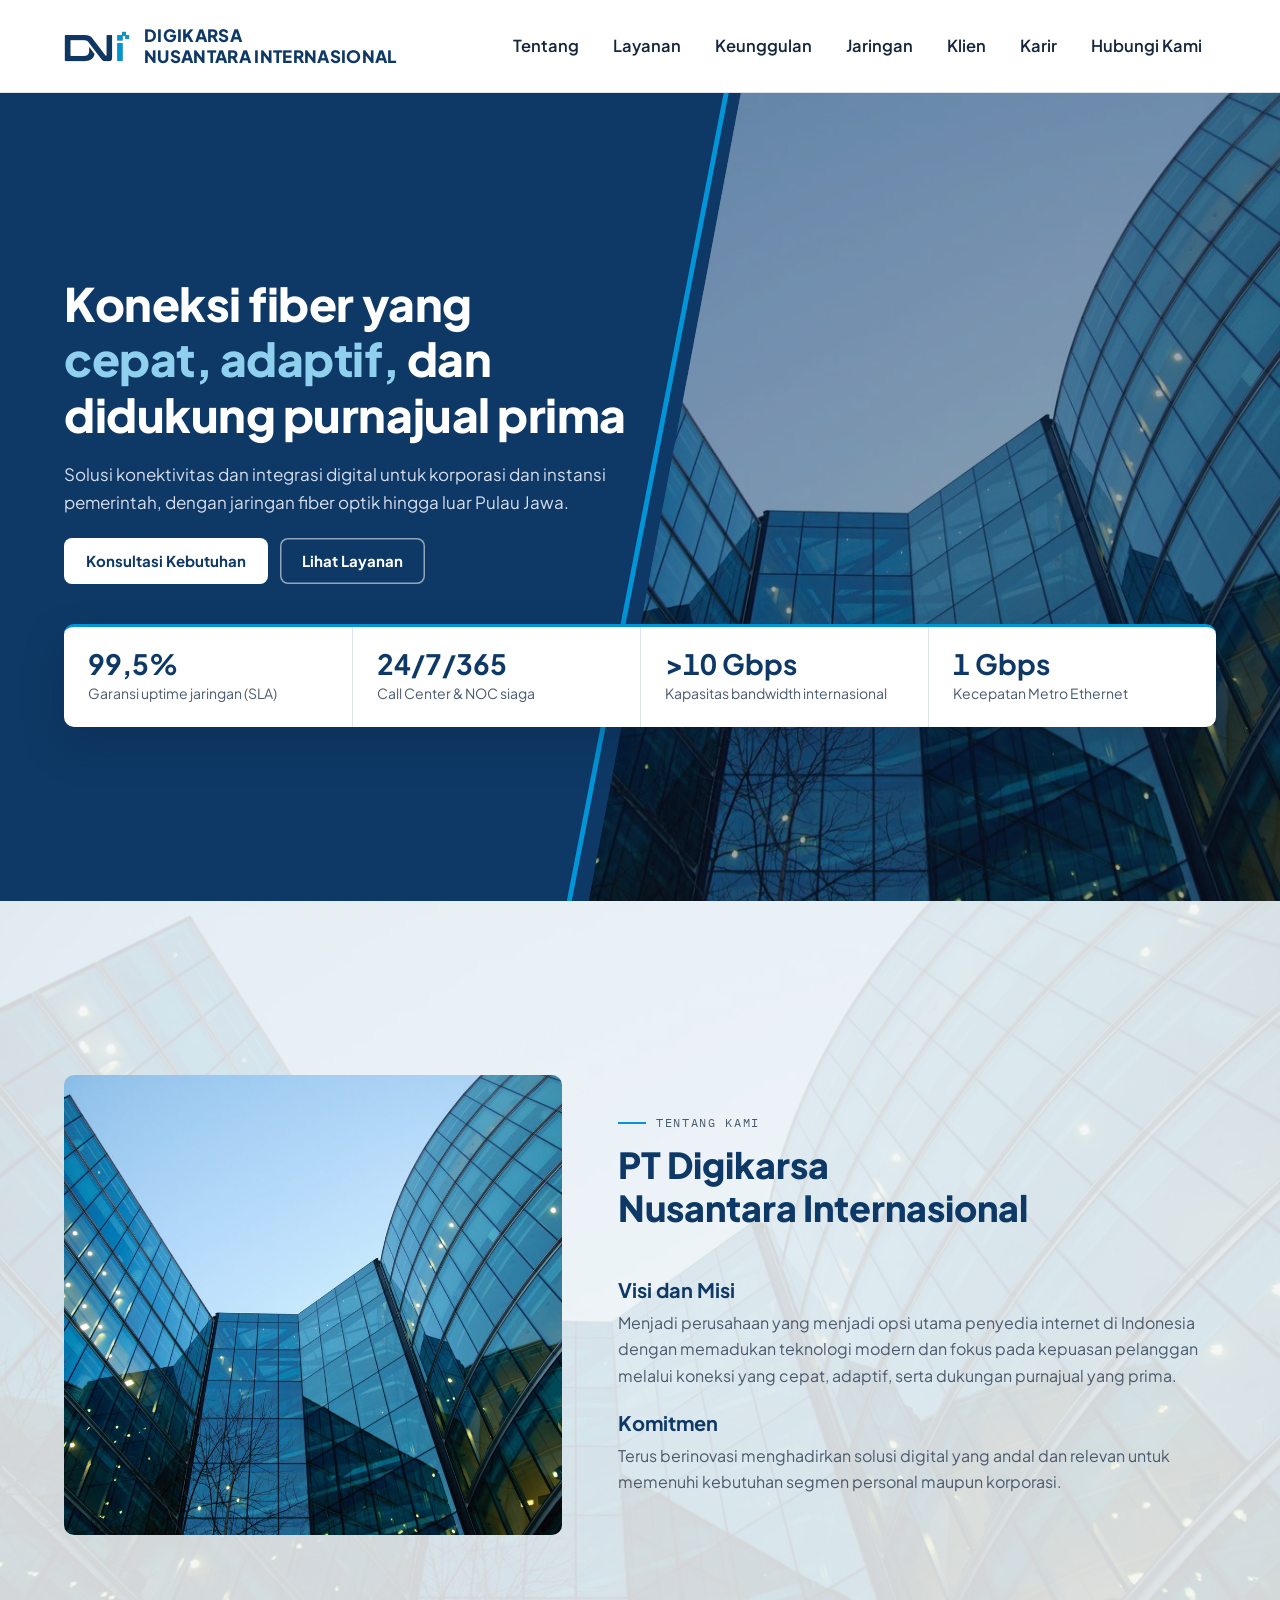
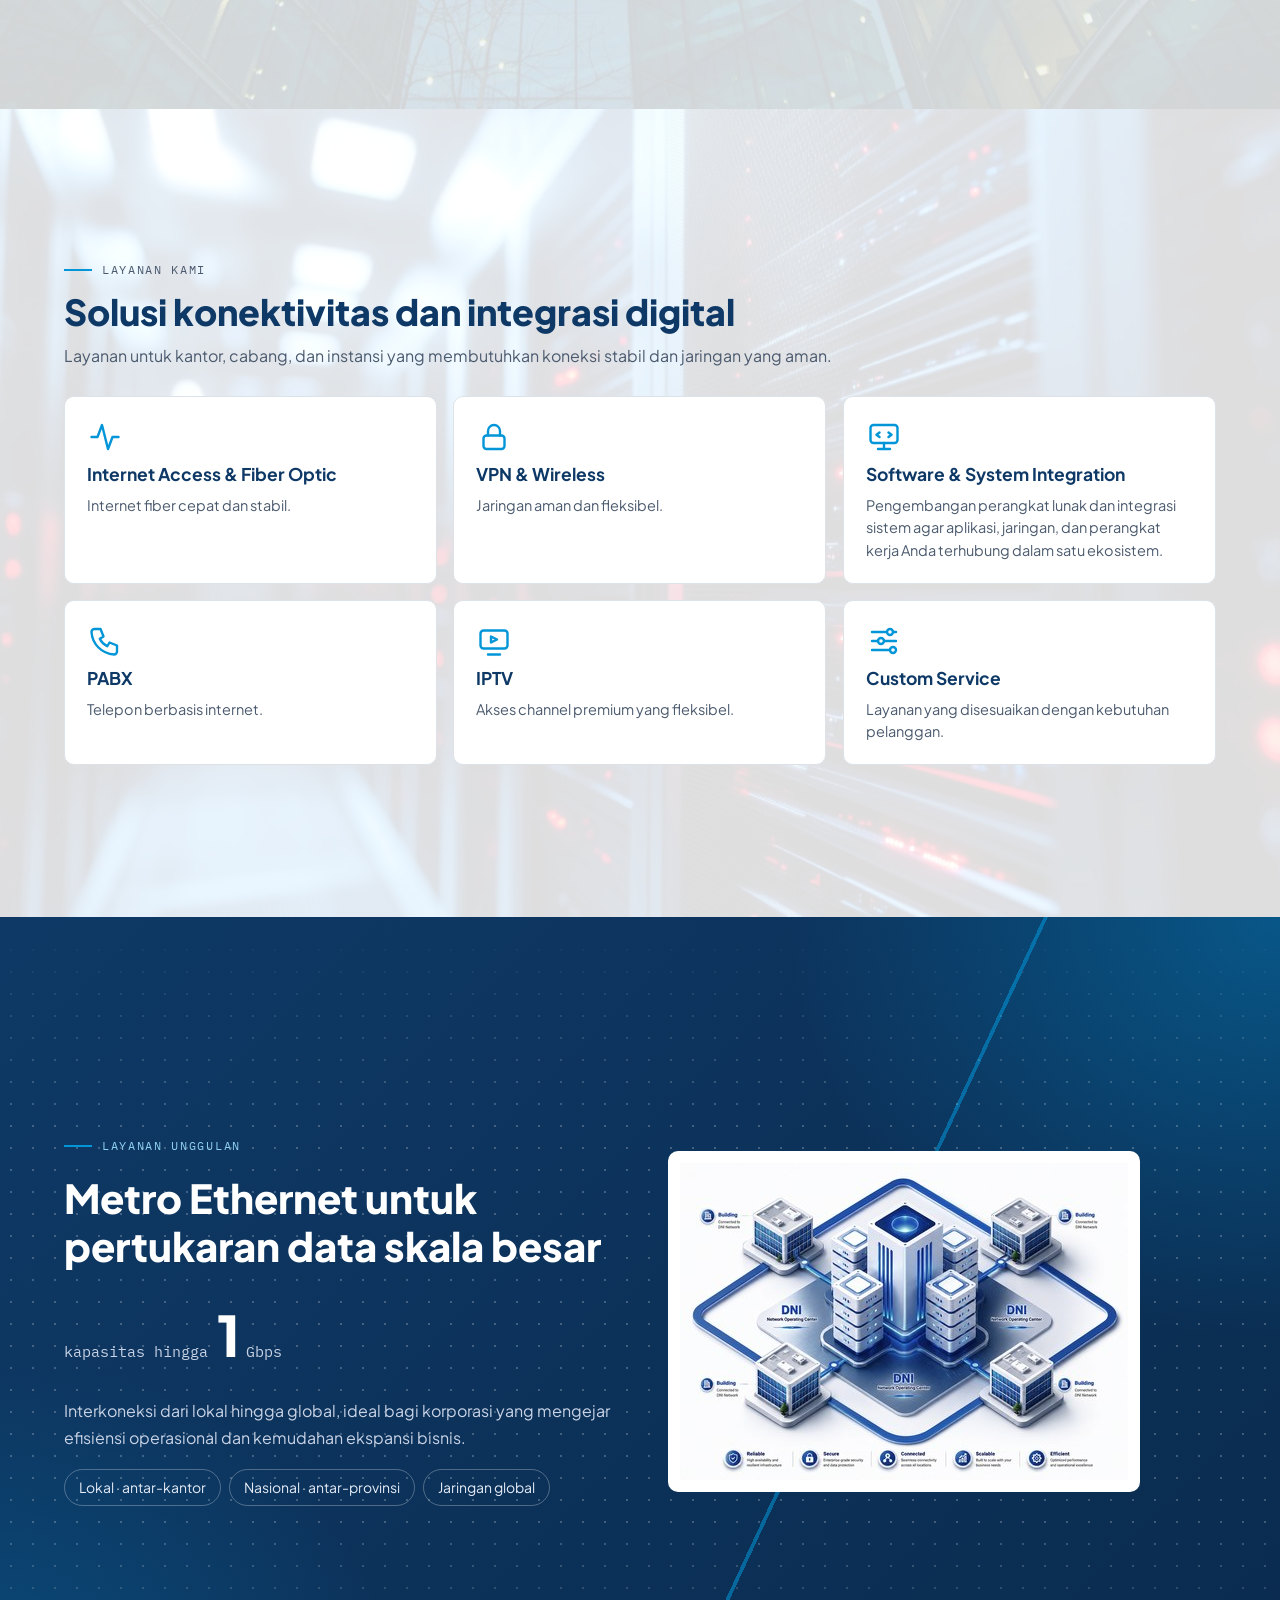
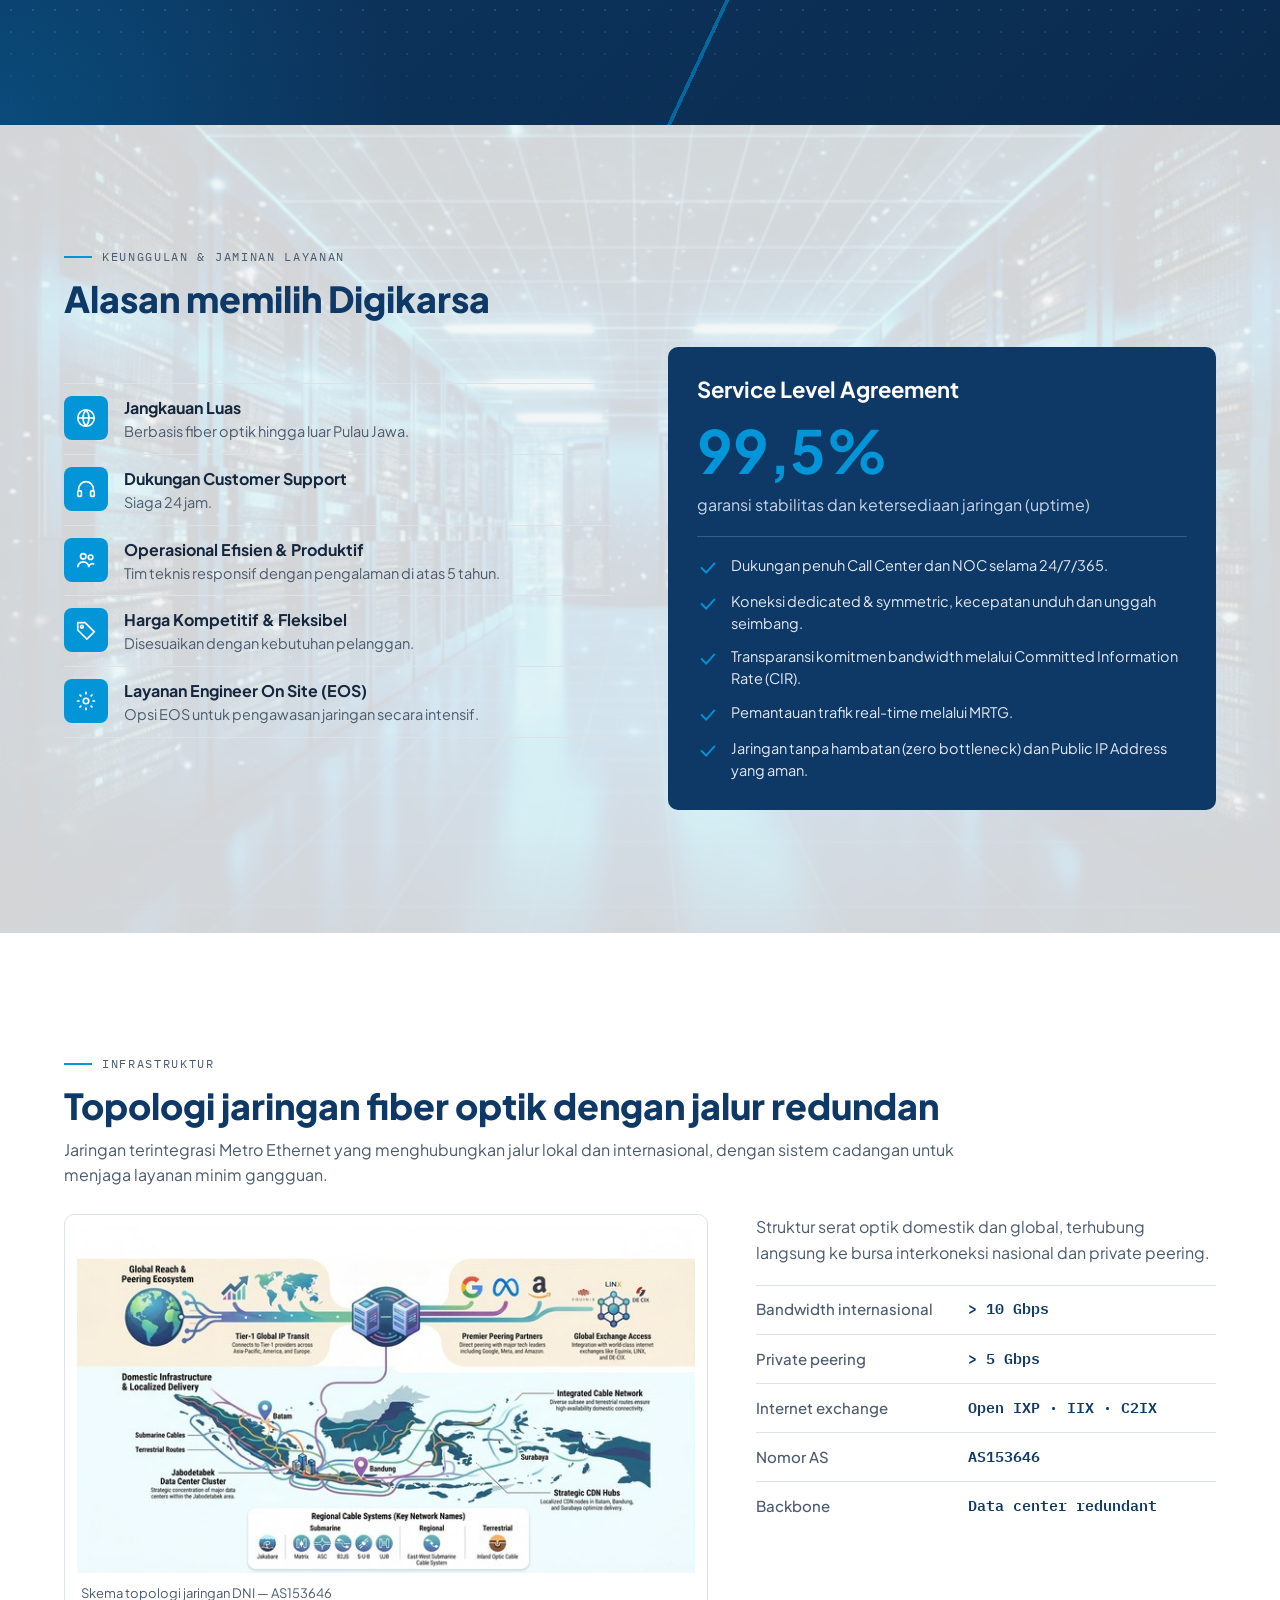
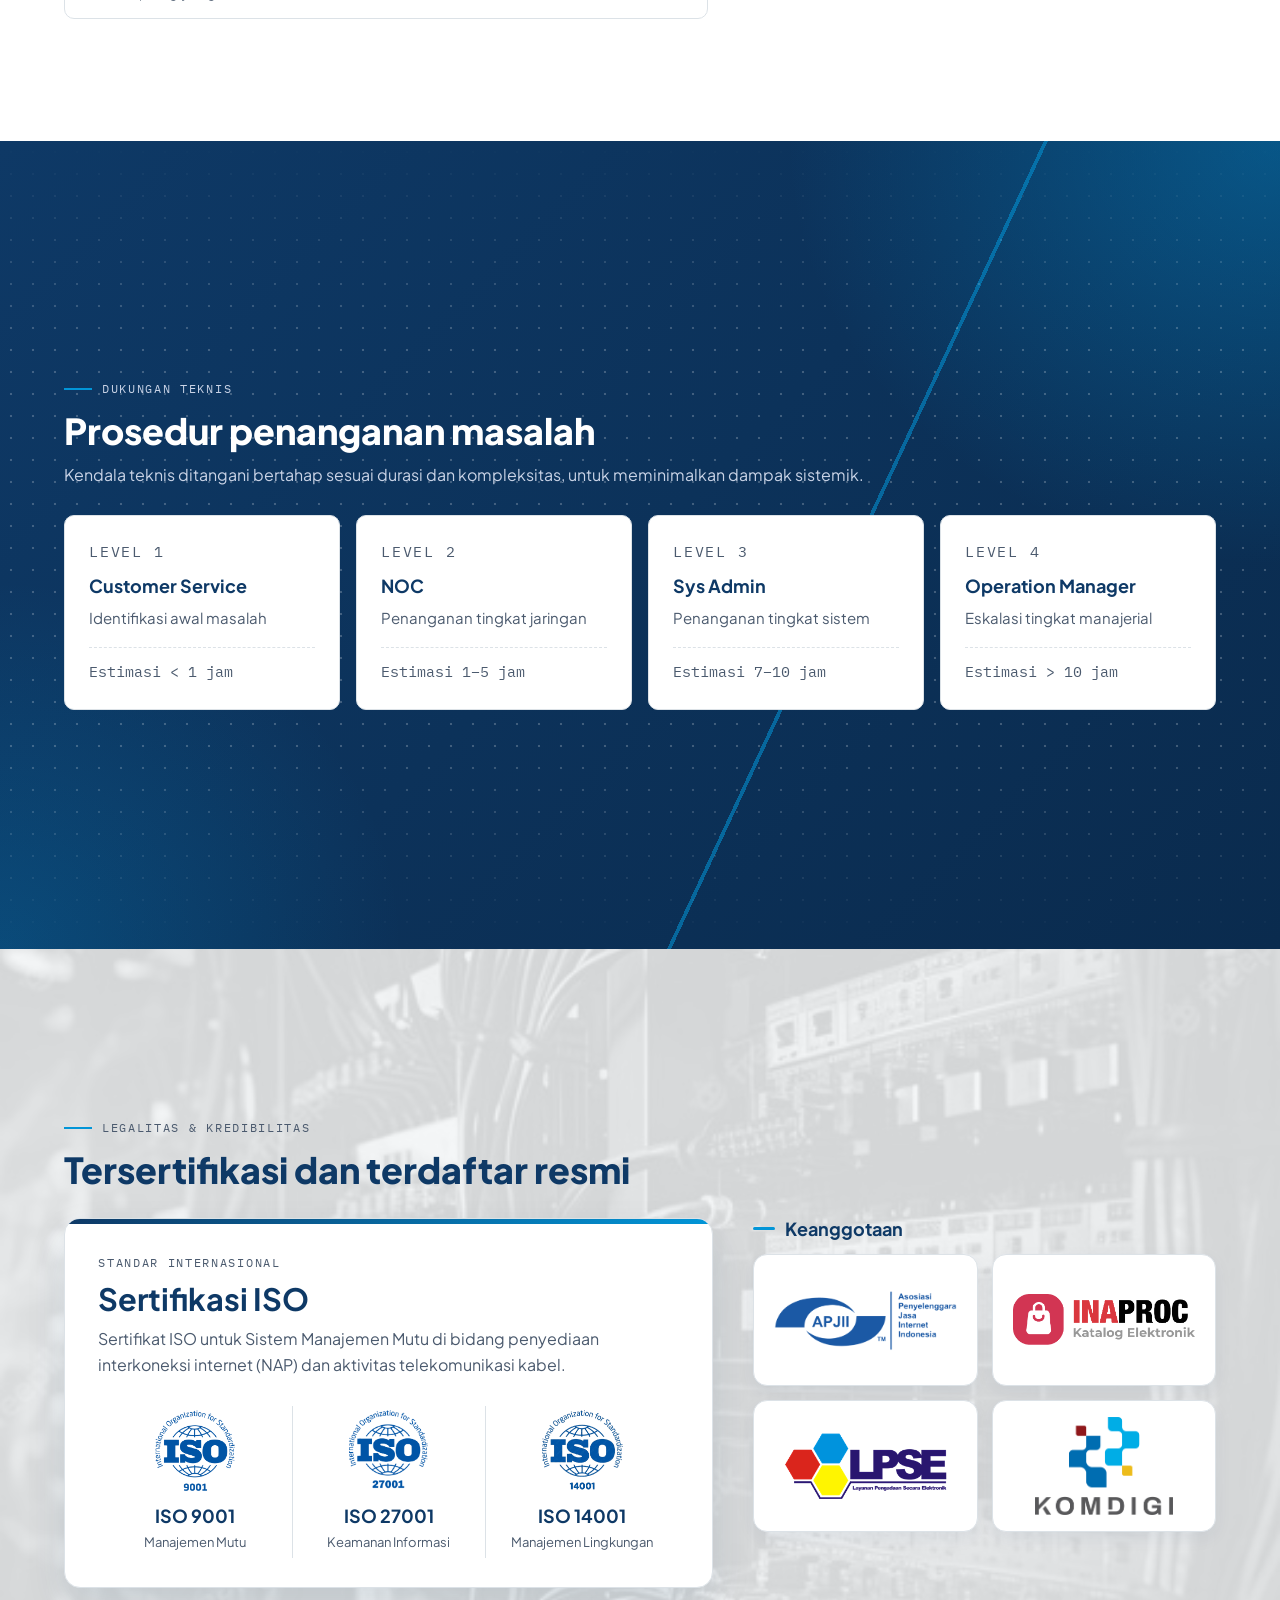
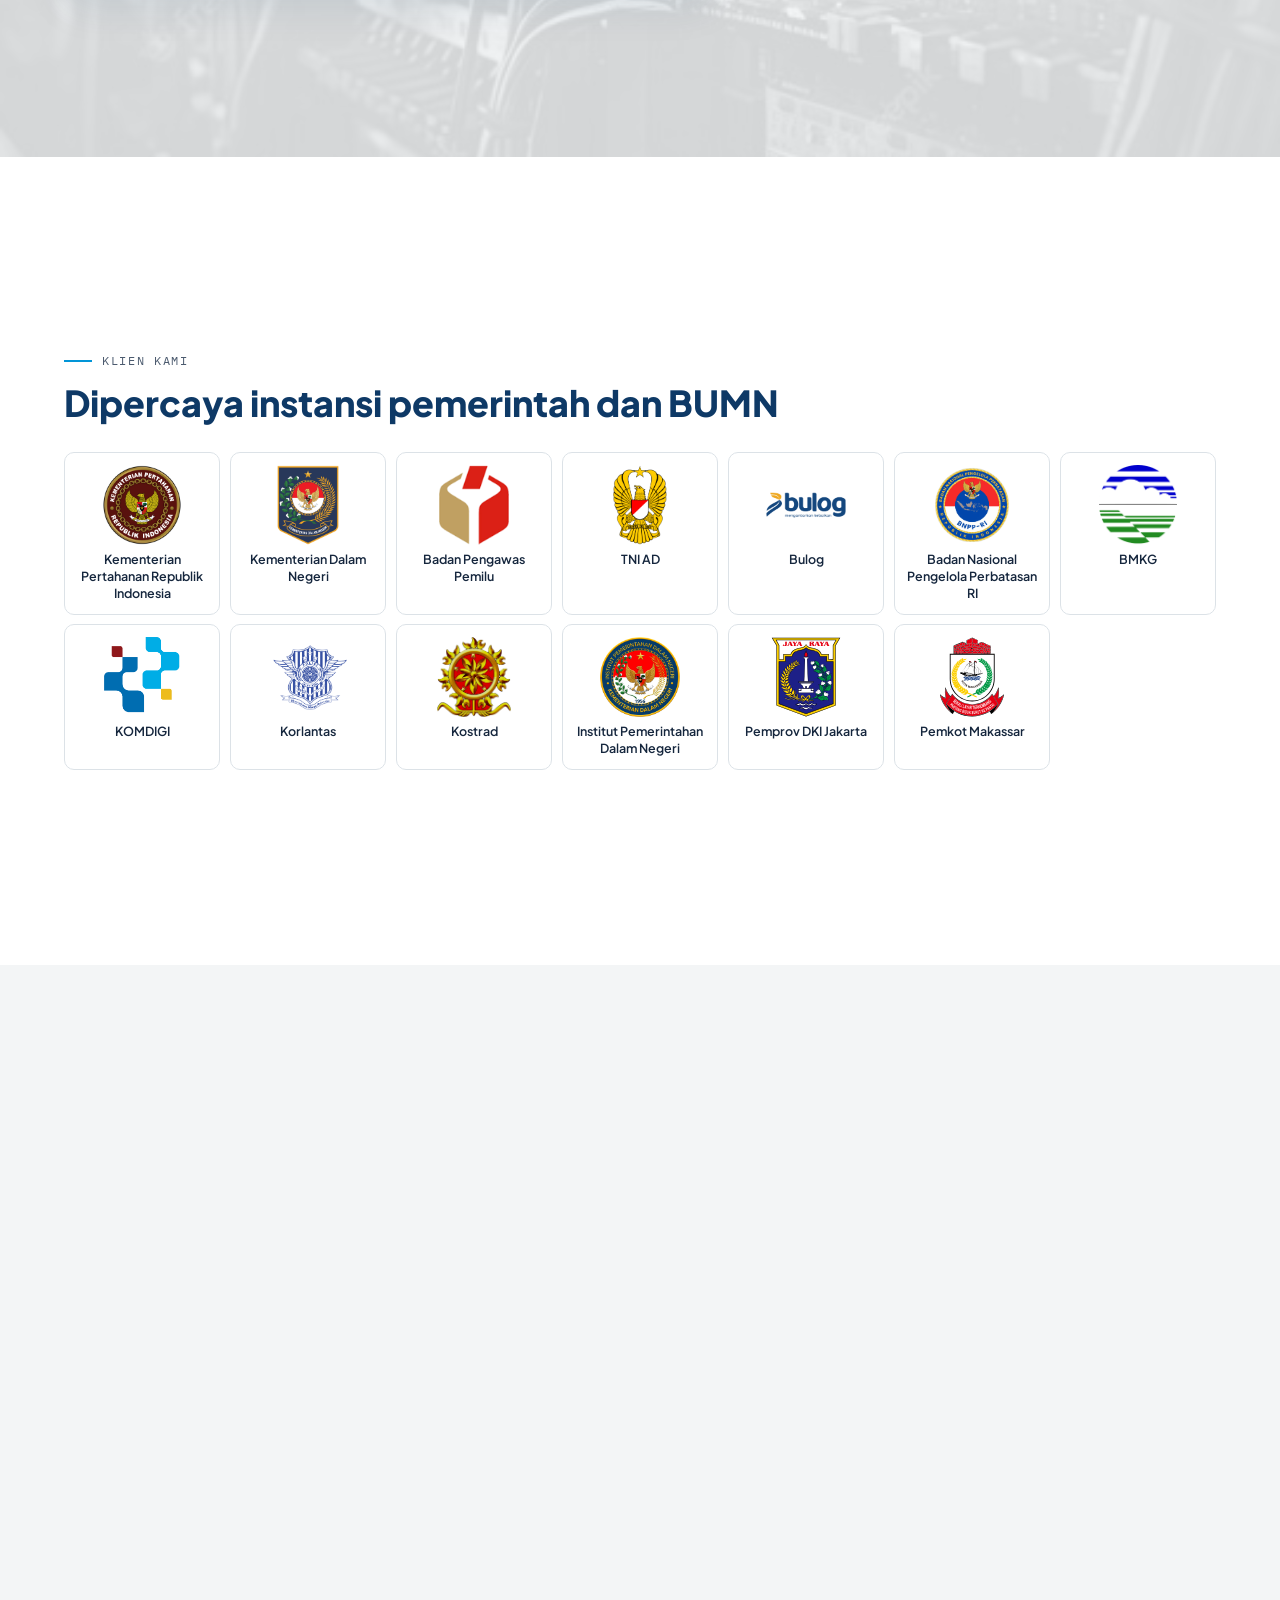
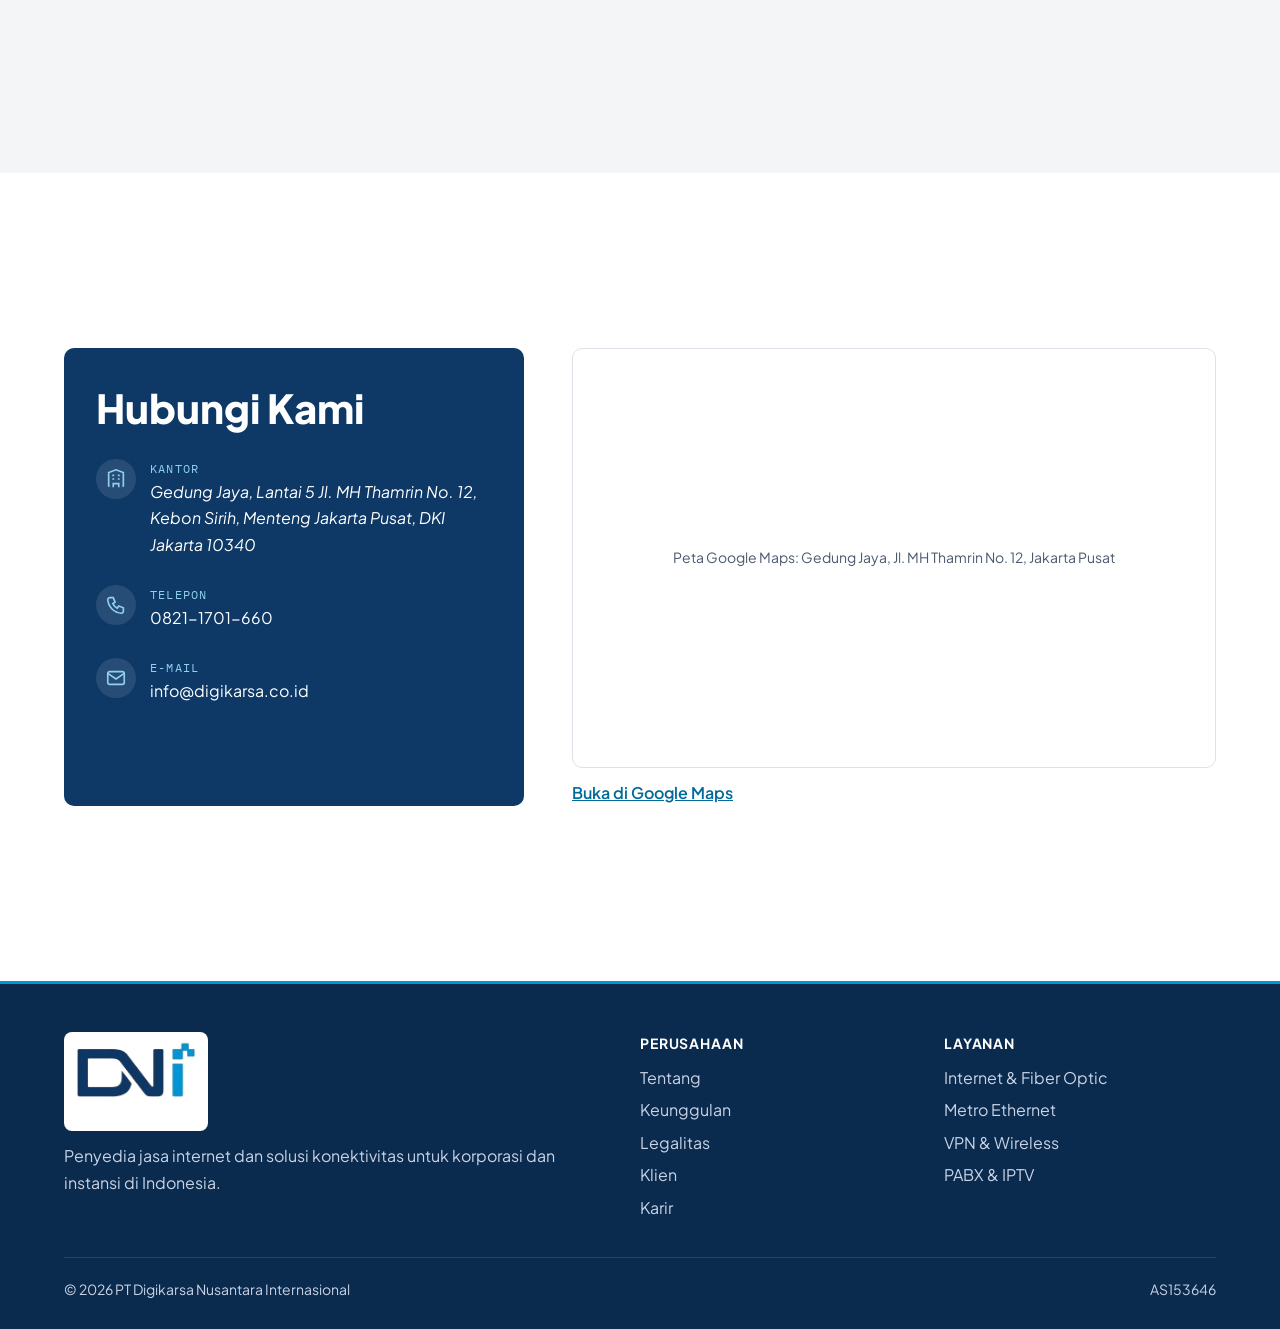
==== index.html @ 22f55438 "Update website (push)" ====
<!DOCTYPE html>
<html lang="id">
<head>
<meta charset="utf-8">
<meta name="viewport" content="width=device-width, initial-scale=1, viewport-fit=cover">
<title>Digikarsa Nusantara Internasional</title>
<meta name="description" content="PT Digikarsa Nusantara Internasional (DNI) menghadirkan solusi konektivitas fiber optik, VPN, dan sistem integrasi jaringan berkecepatan tinggi. Didukung oleh infrastruktur modern, garansi ketersediaan jaringan (Uptime 99,5%), dan pemantauan 24/7/365.">
<link rel="preconnect" href="https://fonts.googleapis.com">
<link rel="preconnect" href="https://fonts.gstatic.com" crossorigin>
<link rel="stylesheet" href="https://fonts.googleapis.com/css2?family=IBM+Plex+Mono:wght@500;600&amp;family=Plus+Jakarta+Sans:wght@400;500;600;700;800&amp;display=swap">
<link rel="stylesheet" href="assets/css/style.css">
<script src="assets/js/main.js" defer></script>

<!-- Favicon -->
<link rel="icon" type="image/png" href="assets/img/favicon/favicon-96x96.png" sizes="96x96" />
<link rel="icon" type="image/svg+xml" href="assets/img/favicon/favicon.svg" />
<link rel="shortcut icon" href="/favicon.ico" />
<link rel="apple-touch-icon" sizes="180x180" href="assets/img/favicon/apple-touch-icon.png" />
<link rel="manifest" href="assets/img/favicon/site.webmanifest" />
<meta name="theme-color" content="#0e3966">

<!-- Open Graph (preview saat link dibagikan) -->
<meta property="og:type" content="website">
<meta property="og:site_name" content="Digikarsa Nusantara Internasional">
<meta property="og:title" content="PT Digikarsa Nusantara Internasional">
<meta property="og:description" content="PT Digikarsa Nusantara Internasional (DNI) adalah penyedia layanan internet fiber optik dan jaringan terintegrasi di Indonesia yang menawarkan koneksi cepat, stabil, serta dukungan purnajual 24/7 untuk korporasi.">
<meta property="og:url" content="https://digikarsa.co.id/">
<meta property="og:image" content="https://digikarsa.co.id/assets/img/og-image.jpg">
<meta property="og:image:width" content="1200">
<meta property="og:image:height" content="630">
<meta property="og:image:alt" content="Logo dan tagline PT Digikarsa Nusantara Internasional">
<meta property="og:locale" content="id_ID">
<meta name="twitter:card" content="summary_large_image">
</head>
<body>

<header class="site-header">
  <div class="wrap">
    <a class="brand" href="#beranda" aria-label="Digikarsa Nusantara Internasional, ke beranda">
      <img src="assets/img/dni.png" alt="Logo DNI">
      <span>DIGIKARSA<br>NUSANTARA INTERNASIONAL</span>
    </a>
    <button class="nav-toggle" type="button" aria-label="Buka menu" aria-expanded="false" aria-controls="menu-utama">
      <svg class="icon-open" viewBox="0 0 24 24" fill="none" stroke="currentColor" stroke-width="2" stroke-linecap="round" aria-hidden="true"><path d="M4 7h16M4 12h16M4 17h16"/></svg>
      <svg class="icon-close" viewBox="0 0 24 24" fill="none" stroke="currentColor" stroke-width="2" stroke-linecap="round" aria-hidden="true"><path d="M6 6l12 12M18 6 6 18"/></svg>
    </button>
    <nav class="nav" id="menu-utama" aria-label="Navigasi utama">
      <a href="#tentang">Tentang</a>
      <a href="#layanan">Layanan</a>
      <a href="#keunggulan">Keunggulan</a>
      <a href="#jaringan">Jaringan</a>
      <a href="#klien">Klien</a>
      <a href="/karir/">Karir</a>
      <a href="#kontak">Hubungi Kami</a>
    </nav>
  </div>
</header>

<main>
  <!-- HERO -->
  <section class="hero" id="beranda" data-snap>
    <div class="hero__photo" aria-hidden="true"></div>
    <div class="hero__line" aria-hidden="true"></div>
    <div class="wrap">
      <div class="hero__copy" data-aos="fade-up">
        <h1>Koneksi fiber yang <em>cepat, adaptif,</em> dan didukung purnajual prima</h1>
        <p>Solusi konektivitas dan integrasi digital untuk korporasi dan instansi pemerintah, dengan jaringan fiber optik hingga luar Pulau Jawa.</p>
        <div class="hero__cta">
          <a class="btn btn--light" href="#kontak">Konsultasi Kebutuhan</a>
          <a class="btn btn--ghost" href="#layanan">Lihat Layanan</a>
        </div>
      </div>
      <div class="stats__grid" data-aos="fade-up" data-aos-delay="150">
        <div class="stat"><strong>99,5%</strong><span>Garansi uptime jaringan (SLA)</span></div>
        <div class="stat"><strong>24/7/365</strong><span>Call Center &amp; NOC siaga</span></div>
        <div class="stat"><strong>&gt;10 Gbps</strong><span>Kapasitas bandwidth internasional</span></div>
        <div class="stat"><strong>1 Gbps</strong><span>Kecepatan Metro Ethernet</span></div>
      </div>
    </div>
  </section>

  <!-- TENTANG -->
  <section class="section" id="tentang" data-snap>
    <div class="wrap about">
      <img class="about__img" src="assets/img/gedung.jpg" alt="Gedung perkantoran berdinding kaca" data-aos="fade-right">
      <div class="about__body" data-aos="fade-left">
        <div class="section-head section-head--tight">
          <p class="eyebrow">Tentang Kami</p>
          <h2>PT Digikarsa Nusantara Internasional</h2>
        </div>
        <div class="about__block">
          <h3>Visi dan Misi</h3>
          <p>Menjadi perusahaan yang menjadi opsi utama penyedia internet di Indonesia dengan memadukan teknologi modern dan fokus pada kepuasan pelanggan melalui koneksi yang cepat, adaptif, serta dukungan purnajual yang prima.</p>
        </div>
        <div class="about__block">
          <h3>Komitmen</h3>
          <p>Terus berinovasi menghadirkan solusi digital yang andal dan relevan untuk memenuhi kebutuhan segmen personal maupun korporasi.</p>
        </div>
      </div>
    </div>
  </section>

  <!-- LAYANAN -->
  <section class="section section--white" id="layanan" data-snap>
    <div class="wrap">
      <div class="section-head" data-aos="fade-up">
        <p class="eyebrow">Layanan Kami</p>
        <h2>Solusi konektivitas dan integrasi digital</h2>
        <p>Layanan untuk kantor, cabang, dan instansi yang membutuhkan koneksi stabil dan jaringan yang aman.</p>
      </div>
      <div class="services" data-aos-stagger="fade-up">
        <article class="service">
          <svg viewBox="0 0 24 24" fill="none" stroke="currentColor" stroke-width="1.6" stroke-linecap="round" stroke-linejoin="round" aria-hidden="true"><path d="M3 12h4l3-8 4 16 3-8h4"/></svg>
          <h3>Internet Access &amp; Fiber Optic</h3>
          <p>Internet fiber cepat dan stabil.</p>
        </article>
        <article class="service">
          <svg viewBox="0 0 24 24" fill="none" stroke="currentColor" stroke-width="1.6" stroke-linecap="round" stroke-linejoin="round" aria-hidden="true"><rect x="5" y="11" width="14" height="9" rx="2"/><path d="M8 11V8a4 4 0 0 1 8 0v3"/></svg>
          <h3>VPN &amp; Wireless</h3>
          <p>Jaringan aman dan fleksibel.</p>
        </article>
        <article class="service">
          <svg viewBox="0 0 24 24" fill="none" stroke="currentColor" stroke-width="1.6" stroke-linecap="round" stroke-linejoin="round" aria-hidden="true"><rect x="3" y="4" width="18" height="12" rx="2"/><path d="M8 20h8M12 16v4M9 9l-2 1.5L9 12M15 9l2 1.5L15 12"/></svg>
          <h3>Software &amp; System Integration</h3>
          <p>Pengembangan perangkat lunak dan integrasi sistem agar aplikasi, jaringan, dan perangkat kerja Anda terhubung dalam satu ekosistem.</p>
        </article>
        <article class="service">
          <svg viewBox="0 0 24 24" fill="none" stroke="currentColor" stroke-width="1.6" stroke-linecap="round" stroke-linejoin="round" aria-hidden="true"><path d="M5 4h4l2 5-2.5 1.5a11 11 0 0 0 5 5L15 13l5 2v4a2 2 0 0 1-2 2A16 16 0 0 1 3 6a2 2 0 0 1 2-2"/></svg>
          <h3>PABX</h3>
          <p>Telepon berbasis internet.</p>
        </article>
        <article class="service">
          <svg viewBox="0 0 24 24" fill="none" stroke="currentColor" stroke-width="1.6" stroke-linecap="round" stroke-linejoin="round" aria-hidden="true"><rect x="3" y="5" width="18" height="12" rx="2"/><path d="M8 21h8M10 9l4 2-4 2z"/></svg>
          <h3>IPTV</h3>
          <p>Akses channel premium yang fleksibel.</p>
        </article>
        <article class="service">
          <svg viewBox="0 0 24 24" fill="none" stroke="currentColor" stroke-width="1.6" stroke-linecap="round" stroke-linejoin="round" aria-hidden="true"><path d="M4 6h10M18 6h2M4 12h4M12 12h8M4 18h12M20 18h0"/><circle cx="16" cy="6" r="2"/><circle cx="10" cy="12" r="2"/><circle cx="18" cy="18" r="2"/></svg>
          <h3>Custom Service</h3>
          <p>Layanan yang disesuaikan dengan kebutuhan pelanggan.</p>
        </article>
      </div>
    </div>
  </section>

  <!-- METRO ETHERNET -->
  <section class="section metro" id="metro-ethernet" data-snap>
    <div class="wrap metro__grid">
      <div class="metro__copy" data-aos="fade-right">
        <p class="eyebrow">Layanan Unggulan</p>
        <h2>Metro Ethernet untuk pertukaran data skala besar</h2>
        <p class="metro__speed">kapasitas hingga <b>1</b>Gbps</p>
        <p>Interkoneksi dari lokal hingga global, ideal bagi korporasi yang mengejar efisiensi operasional dan kemudahan ekspansi bisnis.</p>
        <div class="metro__scope">
          <span>Lokal · antar-kantor</span>
          <span>Nasional · antar-provinsi</span>
          <span>Jaringan global</span>
        </div>
      </div>
      <img class="metro__img" data-aos="zoom" src="assets/img/metro.jpg" alt="Ilustrasi gedung-gedung yang terhubung ke Network Operating Center DNI">
    </div>
  </section>

  <!-- KEUNGGULAN + SLA -->
  <section class="section" id="keunggulan" data-snap>
    <div class="wrap">
      <div class="section-head" data-aos="fade-up">
        <p class="eyebrow">Keunggulan &amp; Jaminan Layanan</p>
        <h2>Alasan memilih Digikarsa</h2>
      </div>
      <div class="why">
        <div>
          <ul class="adv-list" data-aos-stagger="fade-right">
            <li>
              <span class="adv-ico"><svg viewBox="0 0 24 24" fill="none" stroke="currentColor" stroke-width="1.8" aria-hidden="true"><circle cx="12" cy="12" r="9"/><path d="M3 12h18M12 3a14 14 0 0 1 0 18M12 3a14 14 0 0 0 0 18"/></svg></span>
              <div><strong>Jangkauan Luas</strong><span>Berbasis fiber optik hingga luar Pulau Jawa.</span></div>
            </li>
            <li>
              <span class="adv-ico"><svg viewBox="0 0 24 24" fill="none" stroke="currentColor" stroke-width="1.8" aria-hidden="true"><path d="M4 14v-2a8 8 0 0 1 16 0v2"/><rect x="3" y="14" width="4" height="6" rx="1"/><rect x="17" y="14" width="4" height="6" rx="1"/></svg></span>
              <div><strong>Dukungan Customer Support</strong><span>Siaga 24 jam.</span></div>
            </li>
            <li>
              <span class="adv-ico"><svg viewBox="0 0 24 24" fill="none" stroke="currentColor" stroke-width="1.8" aria-hidden="true"><circle cx="9" cy="8" r="3"/><circle cx="17" cy="9" r="2.5"/><path d="M3 20a6 6 0 0 1 12 0M15 20a4 4 0 0 1 6-3.5"/></svg></span>
              <div><strong>Operasional Efisien &amp; Produktif</strong><span>Tim teknis responsif dengan pengalaman di atas 5 tahun.</span></div>
            </li>
            <li>
              <span class="adv-ico"><svg viewBox="0 0 24 24" fill="none" stroke="currentColor" stroke-width="1.8" aria-hidden="true"><path d="M3 12V4h8l10 10-8 8z"/><circle cx="7.5" cy="8.5" r="1.5"/></svg></span>
              <div><strong>Harga Kompetitif &amp; Fleksibel</strong><span>Disesuaikan dengan kebutuhan pelanggan.</span></div>
            </li>
            <li>
              <span class="adv-ico"><svg viewBox="0 0 24 24" fill="none" stroke="currentColor" stroke-width="1.8" aria-hidden="true"><circle cx="12" cy="12" r="3"/><path d="M12 2v3M12 19v3M2 12h3M19 12h3M4.9 4.9l2.1 2.1M17 17l2.1 2.1M4.9 19.1 7 17M17 7l2.1-2.1"/></svg></span>
              <div><strong>Layanan Engineer On Site (EOS)</strong><span>Opsi EOS untuk pengawasan jaringan secara intensif.</span></div>
            </li>
          </ul>
        </div>
        <div class="sla" data-aos="fade-left">
          <h3>Service Level Agreement</h3>
          <div class="sla__uptime"><b>99,5%</b><span>garansi stabilitas dan ketersediaan jaringan (uptime)</span></div>
          <ul>
            <li><svg viewBox="0 0 24 24" fill="none" stroke="currentColor" stroke-width="2" stroke-linecap="round" aria-hidden="true"><path d="m5 12 5 5 9-10"/></svg>Dukungan penuh Call Center dan NOC selama 24/7/365.</li>
            <li><svg viewBox="0 0 24 24" fill="none" stroke="currentColor" stroke-width="2" stroke-linecap="round" aria-hidden="true"><path d="m5 12 5 5 9-10"/></svg>Koneksi dedicated &amp; symmetric, kecepatan unduh dan unggah seimbang.</li>
            <li><svg viewBox="0 0 24 24" fill="none" stroke="currentColor" stroke-width="2" stroke-linecap="round" aria-hidden="true"><path d="m5 12 5 5 9-10"/></svg>Transparansi komitmen bandwidth melalui Committed Information Rate (CIR).</li>
            <li><svg viewBox="0 0 24 24" fill="none" stroke="currentColor" stroke-width="2" stroke-linecap="round" aria-hidden="true"><path d="m5 12 5 5 9-10"/></svg>Pemantauan trafik real-time melalui MRTG.</li>
            <li><svg viewBox="0 0 24 24" fill="none" stroke="currentColor" stroke-width="2" stroke-linecap="round" aria-hidden="true"><path d="m5 12 5 5 9-10"/></svg>Jaringan tanpa hambatan (zero bottleneck) dan Public IP Address yang aman.</li>
          </ul>
        </div>
      </div>
    </div>
  </section>

  <!-- JARINGAN -->
  <section class="section section--white" id="jaringan" data-snap>
    <div class="wrap">
      <div class="section-head" data-aos="fade-up">
        <p class="eyebrow">Infrastruktur</p>
        <h2>Topologi jaringan fiber optik dengan jalur redundan</h2>
        <p>Jaringan terintegrasi Metro Ethernet yang menghubungkan jalur lokal dan internasional, dengan sistem cadangan untuk menjaga layanan minim gangguan.</p>
      </div>
      <div class="net">
        <figure data-aos="fade-right">
          <img src="assets/img/topologi.jpg" alt="Peta topologi jaringan DNI: IP transit global, peering, dan jalur kabel domestik">
          <figcaption>Skema topologi jaringan DNI — AS153646</figcaption>
        </figure>
        <div class="net__facts" data-aos="fade-left">
          <p>Struktur serat optik domestik dan global, terhubung langsung ke bursa interkoneksi nasional dan private peering.</p>
          <table class="fact-table">
            <tbody>
              <tr><th scope="row">Bandwidth internasional</th><td>&gt; 10 Gbps</td></tr>
              <tr><th scope="row">Private peering</th><td>&gt; 5 Gbps</td></tr>
              <tr><th scope="row">Internet exchange</th><td>Open IXP · IIX · C2IX</td></tr>
              <tr><th scope="row">Nomor AS</th><td>AS153646</td></tr>
              <tr><th scope="row">Backbone</th><td>Data center redundant</td></tr>
            </tbody>
          </table>
        </div>
            </div>
    </div>
  </section>

  <!-- PENANGANAN MASALAH -->
  <section class="section section--navy" id="penanganan" data-snap>
    <div class="wrap">
      <div class="sop">
        <div class="section-head" data-aos="fade-up">
          <p class="eyebrow">Dukungan Teknis</p>
          <h2>Prosedur penanganan masalah</h2>
          <p>Kendala teknis ditangani bertahap sesuai durasi dan kompleksitas, untuk meminimalkan dampak sistemik.</p>
        </div>
        <ol class="sop__steps" data-aos-stagger="fade-up">
          <li><span class="sop__lvl">Level 1</span><strong>Customer Service</strong><span>Identifikasi awal masalah</span><span class="sop__time">Estimasi &lt; 1 jam</span></li>
          <li><span class="sop__lvl">Level 2</span><strong>NOC</strong><span>Penanganan tingkat jaringan</span><span class="sop__time">Estimasi 1–5 jam</span></li>
          <li><span class="sop__lvl">Level 3</span><strong>Sys Admin</strong><span>Penanganan tingkat sistem</span><span class="sop__time">Estimasi 7–10 jam</span></li>
          <li><span class="sop__lvl">Level 4</span><strong>Operation Manager</strong><span>Eskalasi tingkat manajerial</span><span class="sop__time">Estimasi &gt; 10 jam</span></li>
        </ol>
      </div>
    </div>
  </section>

  <!-- LEGALITAS -->
  <section class="section" id="legalitas" data-snap>
    <div class="wrap">
      <div class="section-head" data-aos="fade-up">
        <p class="eyebrow">Legalitas &amp; Kredibilitas</p>
        <h2>Tersertifikasi dan terdaftar resmi</h2>
      </div>
      <div class="legal-grid">
        <!-- Kiri: sertifikasi ISO -->
        <article class="iso-card" data-aos="fade-right">
          <div class="iso-card__head">
            <p class="iso-card__label">Standar Internasional</p>
            <h3>Sertifikasi ISO</h3>
            <p>Sertifikat ISO untuk Sistem Manajemen Mutu di bidang penyediaan interkoneksi internet (NAP) dan aktivitas telekomunikasi kabel.</p>
          </div>
          <ul class="iso-list">
            <li><img src="assets/img/iso/iso9001.png" alt="Logo sertifikasi ISO 9001" loading="lazy"><b>ISO 9001</b><span>Manajemen Mutu</span></li>
            <li><img src="assets/img/iso/iso27001.png" alt="Logo sertifikasi ISO 27001" loading="lazy"><b>ISO 27001</b><span>Keamanan Informasi</span></li>
            <li><img src="assets/img/iso/iso14001.png" alt="Logo sertifikasi ISO 14001" loading="lazy"><b>ISO 14001</b><span>Manajemen Lingkungan</span></li>
          </ul>
        </article>
        <div class="member-block" data-aos="fade-left">
          <h3 class="member-block__label">Keanggotaan</h3>
          <ul class="member-logos">
            <li><img src="assets/img/member/APJII.png" alt="APJII – Asosiasi Penyelenggara Jasa Internet Indonesia"></li>
            <li><img src="assets/img/member/inaproc.webp" alt="INAPROC – E-Katalog LKPP Versi 6"></li>
            <li><img src="assets/img/member/lpse.png" alt="LPSE – Layanan Pengadaan Secara Elektronik"></li>
            <li><img src="assets/img/member/komdigi.png" alt="Kementerian Komunikasi dan Digital"></li>
          </ul>
        </div>
      </div>
    </div>
  </section>

  <!-- KLIEN -->
  <section class="section section--white" id="klien" data-snap>
    <div class="wrap">
      <div class="section-head" data-aos="fade-up">
        <p class="eyebrow">Klien Kami</p>
        <h2>Dipercaya instansi pemerintah dan BUMN</h2>
      </div>
      <!-- Placeholder logo klien: ganti setiap <span class="logo-ph"> dengan <img src="assets/img/klien/nama-file.png" alt="Logo ..."> -->
      <ul class="logo-grid logo-grid--clients" data-aos-stagger="zoom">
        <li class="logo-tile"><img src="assets/img/klien/kemhan.png" alt="Logo Kementerian Pertahanan RI" loading="lazy"><b>Kementerian Pertahanan Republik Indonesia</b></li>
        <li class="logo-tile"><img src="assets/img/klien/kemdagri.png" alt="Logo Kementerian Pertahanan RI" loading="lazy"><b>Kementerian Dalam Negeri</b></li>
        <li class="logo-tile"><img src="assets/img/klien/bawaslu.png" alt="bawaslu" loading="lazy"><b>Badan Pengawas Pemilu</b></li>
        <li class="logo-tile"><img src="assets/img/klien/tniad.png" alt="TNI" loading="lazy"><b>TNI AD</b></li>
        <li class="logo-tile"><img src="assets/img/klien/bulog.png" alt="bulog" loading="lazy"><b>Bulog</b></li>
        <li class="logo-tile"><img src="assets/img/klien/bnpp.png" alt="BNPP" loading="lazy"><b>Badan Nasional Pengelola Perbatasan RI</b></li>
        <li class="logo-tile"><img src="assets/img/klien/bmkg.png" alt="BMKG" loading="lazy"><b>BMKG</b></li>
        <li class="logo-tile"><img src="assets/img/klien/komdigi.png" alt="KOMDIGI" loading="lazy"><b>KOMDIGI</b></li>
        <li class="logo-tile"><img src="assets/img/klien/korlantas.png" alt="Korlantas Polri" loading="lazy"><b>Korlantas</b></li>
        <li class="logo-tile"><img src="assets/img/klien/kostrad.png" alt="Korlantas Polri" loading="lazy"><b>Kostrad</b></li>
        <li class="logo-tile"><img src="assets/img/klien/ipdn.png" alt="Institut Pemerintahan Dalam Negeri" loading="lazy"><b>Institut Pemerintahan Dalam Negeri</b></li>
        <li class="logo-tile"><img src="assets/img/klien/pemprov-dki.svg" alt="Pemprov DKI Jakarta" loading="lazy"><b>Pemprov DKI Jakarta</b></li>
        <li class="logo-tile"><img src="assets/img/klien/makassar.svg" alt="Pemkot Makassar" loading="lazy"><b>Pemkot Makassar</b></li>
      </ul>
    </div>
  </section>

  <!-- MITRA -->
  <section class="section" id="mitra" data-snap>
    <div class="wrap">
      <div class="partners">
        <div class="section-head" data-aos="fade-up">
          <p class="eyebrow">Mitra Bisnis</p>
          <h2>Mitra teknologi dan jaringan kami</h2>
        </div>
        <ul class="logo-grid logo-grid--partners" data-aos-stagger="zoom">
          <li class="logo-tile"><img src="assets/img/partner/redhat.svg" loading="lazy">
          <li class="logo-tile"><img src="assets/img/partner/f5.png" loading="lazy">
          <li class="logo-tile"><img src="assets/img/partner/imperva.svg" loading="lazy">
          <li class="logo-tile"><img src="assets/img/partner/telkom.svg" loading="lazy">
          <li class="logo-tile"><img src="assets/img/member/APJII.png" loading="lazy">
          <li class="logo-tile"><img src="assets/img/partner/Indosat.svg" loading="lazy">
          <li class="logo-tile"><img src="assets/img/partner/moratelindo.png" loading="lazy">
          <li class="logo-tile"><img src="assets/img/partner/fibernet.png" loading="lazy"></li>
          <li class="logo-tile"><img src="assets/img/partner/amron.png" loading="lazy"></li>
          <li class="logo-tile"><img src="assets/img/partner/iforte.png" loading="lazy"></li>
          <li class="logo-tile"><img src="assets/img/partner/multidata.png" loading="lazy"></li>
          <li class="logo-tile"><img src="assets/img/partner/powertel.png" loading="lazy"></li>
          <li class="logo-tile"><img src="assets/img/partner/synergy.png" loading="lazy"></li>
          <li class="logo-tile"><img src="assets/img/partner/khalista.png" loading="lazy"></li>
          <li class="logo-tile"><img src="assets/img/partner/lintasarta.png" loading="lazy"></li>
          <li class="logo-tile"><img src="assets/img/partner/cloudata.png" loading="lazy"></li>
          <li class="logo-tile"><img src="assets/img/partner/vstecs.png" loading="lazy"></li>
          <li class="logo-tile"><img src="assets/img/partner/ats.png" loading="lazy"></li>
          <li class="logo-tile"><img src="assets/img/partner/supercorridor.png" loading="lazy"></li>
          <li class="logo-tile"><img src="assets/img/partner/mld.png" loading="lazy"></li>
          <li class="logo-tile"><img src="assets/img/partner/SGU.webp" loading="lazy"></li>
          <li class="logo-tile"><img src="assets/img/partner/SDI.png" loading="lazy"></li>
          <li class="logo-tile"><img src="assets/img/partner/jayaland.png" loading="lazy"></li>
          <li class="logo-tile"><img src="assets/img/partner/fibermedia.png" loading="lazy"></li>
          <li class="logo-tile"><img src="assets/img/partner/matahari-led.png" loading="lazy"></li>

        </ul>
      </div>
    </div>
  </section>

  <!-- KONTAK -->
    <section class="section section--white" id="kontak" data-snap>
    <div class="wrap contact">
      <div class="contact__info" data-aos="fade-right">
        <h2>Hubungi Kami</h2>
        <div class="contact__item">
          <svg viewBox="0 0 24 24" fill="none" stroke="currentColor" stroke-width="1.8" aria-hidden="true"><path d="M4 21V5l8-3 8 3v16M9 21v-4h6v4M8 8h2M14 8h2M8 12h2M14 12h2"/></svg>
          <div><small>Kantor</small><a href="https://maps.app.goo.gl/ai39yCkoV6VE4M5x8" target="_blank" rel="noopener">
            <address>Gedung Jaya, Lantai 5 Jl. MH Thamrin No. 12, Kebon Sirih, Menteng Jakarta Pusat, DKI Jakarta 10340</address></a></div>
        </div>
        <div class="contact__item">
          <svg viewBox="0 0 24 24" fill="none" stroke="currentColor" stroke-width="1.8" aria-hidden="true"><path d="M5 4h4l2 5-2.5 1.5a11 11 0 0 0 5 5L15 13l5 2v4a2 2 0 0 1-2 2A16 16 0 0 1 3 6a2 2 0 0 1 2-2"/></svg>
          <div><small>Telepon</small><a href="https://wa.me/628211701660" target="_blank" rel="noopener">0821-1701-660</a></div>
        </div>
        <div class="contact__item">
          <svg viewBox="0 0 24 24" fill="none" stroke="currentColor" stroke-width="1.8" aria-hidden="true"><rect x="3" y="5" width="18" height="14" rx="2"/><path d="m3 7 9 6 9-6"/></svg>
          <div><small>E-mail</small><a href="mailto:info@digikarsa.co.id">info@digikarsa.co.id</a></div>
        </div>
      </div>

      <div class="map" data-aos="fade-left">
        <div class="map__frame">
          <p class="map__fallback">Peta Google Maps: Gedung Jaya, Jl. MH Thamrin No. 12, Jakarta Pusat</p>
          <iframe
            title="Lokasi kantor PT Digikarsa Nusantara Internasional di Gedung Jaya, Jakarta Pusat"
            src="https://maps.google.com/maps?q=Gedung%20Jaya%2C%20Jl.%20MH%20Thamrin%20No.12%2C%20Menteng%2C%20Jakarta%20Pusat&amp;t=m&amp;z=17&amp;hl=id&amp;ie=UTF8&amp;iwloc=&amp;output=embed"
            referrerpolicy="no-referrer-when-downgrade"
            allowfullscreen></iframe>
        </div>
        <a class="map__link" href="https://www.google.com/maps/search/?api=1&amp;query=Gedung+Jaya+Jl.+MH+Thamrin+No.12+Jakarta+Pusat" target="_blank" rel="noopener">Buka di Google Maps</a>
      </div>
    </div>
  </section>
</main>

<footer class="site-footer" data-snap>
  <div class="wrap">
    <div class="footer__grid">
      <div class="footer__brand">
        <span class="logo-chip"><img src="assets/img/dni.png" alt="Logo PT Digikarsa Nusantara Internasional"></span>
        <p>Penyedia jasa internet dan solusi konektivitas untuk korporasi dan instansi di Indonesia.</p>
      </div>
      <div>
        <h4>Perusahaan</h4>
        <ul>
          <li><a href="#tentang">Tentang</a></li>
          <li><a href="#keunggulan">Keunggulan</a></li>
          <li><a href="#legalitas">Legalitas</a></li>
          <li><a href="#klien">Klien</a></li>
          <li><a href="/karir/">Karir</a></li>
        </ul>
      </div>
      <div>
        <h4>Layanan</h4>
        <ul>
          <li><a href="#layanan">Internet &amp; Fiber Optic</a></li>
          <li><a href="#layanan">Metro Ethernet</a></li>
          <li><a href="#layanan">VPN &amp; Wireless</a></li>
          <li><a href="#layanan">PABX &amp; IPTV</a></li>
        </ul>
      </div>
    </div>
    <div class="footer__bottom">
      <span>© 2026 PT Digikarsa Nusantara Internasional</span>
      <span>AS153646</span>
    </div>
  </div>
</footer>

</body>
</html>
---- assets/css/style.css ----
/* Layout: navy masthead with diagonal photo panel (from the compro cover), then light sections on a 1200px column. Single light brand look by choice.
   Brand palette: #0295d7 (biru), #0e3966 (navy), #f3f5f6 (latar). Turunan di bawah hanya shade/tint untuk kontras teks. */
:root {
  --navy: #0e3966;
  --navy-deep: #0a2b4e;   /* shade navy untuk footer */
  --navy-soft: #164b82;   /* hover tombol navy */
  --sky: #0295d7;
  --sky-text: #016a9b;    /* biru untuk teks kecil di latar terang */
  --sky-soft: #8fd0ef;    /* biru untuk teks kecil di latar navy */
  --ground: #f3f5f6;
  --surface: #ffffff;
  --ink: #15263d;
  --muted: #4b5a6e;
  --line: #dce2e7;
  --iso:#0d5aaa;
  --font-display: "Plus Jakarta Sans", "Segoe UI", system-ui, sans-serif;
  --font-body: "Plus Jakarta Sans", "Segoe UI", system-ui, sans-serif;
  --font-data: "IBM Plex Mono", ui-monospace, "Consolas", monospace;
  --wrap: 1200px;
  --radius: 10px;
  color-scheme: light;
}

* { box-sizing: border-box; }
html { scroll-behavior: smooth; }
body {
  margin: 0;
  background: var(--ground);
  color: var(--ink);
  font-family: var(--font-body);
  font-size: 16px;
  line-height: 1.65;
}
img { max-width: 100%; display: block; }
main { overflow-x: clip; }
a { color: var(--navy); }
a:focus-visible, button:focus-visible, input:focus-visible, select:focus-visible, textarea:focus-visible {
  outline: 3px solid var(--sky);
  outline-offset: 2px;
}

[tabindex="-1"]:focus { outline: none; }
h1, h2, h3 { font-family: var(--font-display); text-wrap: balance; margin: 0; line-height: 1.2; }
p { margin: 0; }

.wrap { width: 100%; max-width: var(--wrap); margin-inline: auto; padding-inline: 24px; }
.section { padding-block: 88px; }
.section--white { background: var(--surface); }
.section--navy { background: var(--navy); }
/* Background berlapis untuk section Penanganan Masalah (navy) */
#penanganan, #metro-ethernet {
  position: relative;
  isolation: isolate;
  overflow: hidden;
  background:
    /* garis diagonal biru, senada dengan hero */
    linear-gradient(115deg, transparent 63%, rgba(2, 149, 215, .55) 63%, rgba(2, 149, 215, .55) 63.25%, transparent 63.25%),
    /* cahaya biru di pojok kanan atas dan kiri bawah */
    radial-gradient(55% 75% at 100% 0%, rgba(2, 149, 215, .38), transparent 70%),
    radial-gradient(45% 65% at 0% 100%, rgba(2, 149, 215, .24), transparent 70%),
    /* gradasi navy ke navy gelap */
    linear-gradient(135deg, var(--navy) 0%, var(--navy-deep) 100%);
}
/* Lapisan 1: gambar samar */
#penanganan::before, #metro-ethernet::before {
  content: "";
  position: absolute; inset: 0; z-index: -1;
  background: var(--section-bg) center / cover no-repeat;
  opacity: .10;
  filter: brightness(0) invert(1);   /* membuat garis placeholder jadi putih — HAPUS baris ini saat memakai foto */
  pointer-events: none;
}
/* Lapisan 2: pola titik, memudar ke atas dan bawah */
#penanganan::after, #metro-ethernet::after {
  content: "";
  position: absolute; inset: 0; z-index: -1;
  background-image: radial-gradient(rgba(255, 255, 255, .22) 1px, transparent 1.6px);
  background-size: 22px 22px;
  -webkit-mask-image: linear-gradient(to bottom, transparent, #000 25%, #000 75%, transparent);
          mask-image: linear-gradient(to bottom, transparent, #000 25%, #000 75%, transparent);
  pointer-events: none;
}

.eyebrow {
  font-family: var(--font-data);
  font-size: 12px;
  letter-spacing: .14em;
  text-transform: uppercase;
  color: var(--sky-text);
  display: flex;
  align-items: center;
  gap: 10px;
}
.eyebrow::before { content: ""; width: 28px; height: 2px; background: var(--sky); }
.section-head { display: grid; gap: 14px; max-width: 720px; margin-bottom: 48px; }
.section-head--tight { margin-bottom: 0; }

/* Anchor & scroll per section: beri ruang untuk header sticky (= tinggi navbar) */
:root { --header-h: 92px; }
[data-snap] { scroll-margin-top: var(--header-h); }

/* ---------- Background tipis per section terang ----------
   Ganti gambar cukup di blok ini. Atur ketipisan lewat --section-bg-opacity
   (0.04 = sangat tipis, 0.12 = lebih terlihat). */
#tentang    { --section-bg: url("../img/gedung.jpg"); }
#layanan    { --section-bg: url("../img/bg/server1.jpg"); }
#keunggulan { --section-bg: url("../img/bg/server2.png"); }
#legalitas  { --section-bg: url("../img/bg/server4.png"); }
#klien      { --section-bg: url("../img/bg/klien.svg"); }
#mitra     { --section-bg: url("../img/bg/mitra.svg"); }
#kontak     { --section-bg: url("../img/bg/kontak.svg"); }

#tentang, #layanan, #keunggulan, #jaringan, #legalitas, #klien, #mitra, #kontak {
  position: relative;
  isolation: isolate;               /* menjaga gambar tetap di belakang konten */
  --section-bg-opacity: .13;
}
#tentang::before, #layanan::before, #keunggulan::before, #jaringan::before,
#legalitas::before, #klien::before, #mitra::before, #kontak::before {
  content: "";
  position: absolute; inset: 0; z-index: -1;
  background: var(--section-bg) center / cover no-repeat;
  opacity: var(--section-bg-opacity);
  pointer-events: none;
}

/* ---------- Animate on scroll (dikendalikan assets/js/main.js) ----------
   Elemen hanya disembunyikan jika JS aktif (html.js). */
html.js [data-aos] {
  opacity: 0;
  transition: opacity .7s ease, transform .7s cubic-bezier(.2, .7, .2, 1);
  transition-delay: var(--aos-delay, 0ms);
  will-change: opacity, transform;
}
html.js [data-aos="fade-up"]    { transform: translateY(28px); }
html.js [data-aos="fade-right"] { transform: translateX(-32px); }
html.js [data-aos="fade-left"]  { transform: translateX(32px); }
html.js [data-aos="zoom"]       { transform: scale(.94); }
html.js [data-aos].aos-in { opacity: 1; transform: none; }
@media (prefers-reduced-motion: reduce) {
  html.js [data-aos] { opacity: 1; transform: none; transition: none; }
}
.section-head h2 { font-size: clamp(28px, 3.2vw, 40px); color: var(--navy); font-weight: 800; }
.section-head p { color: var(--muted); max-width: 62ch; }

/* ---------- Header ---------- */
.site-header {
  position: sticky;
  top: env(safe-area-inset-top, 0px);
  z-index: 20;
  background: var(--surface);
  border-bottom: 1px solid var(--line);
}
.site-header .wrap { display: flex; align-items: center; justify-content: space-between; gap: 32px; min-height: var(--header-h); padding-block: 12px; flex-wrap: wrap; }
.brand { display: flex; align-items: center; gap: 14px; text-decoration: none; color: var(--navy); }
.brand img { width: 66px; height: auto; }
.brand span { font-family: var(--font-display); font-weight: 800; font-size: 17px; line-height: 1.25; letter-spacing: .02em; }
.nav { display: flex; align-items: center; gap: 6px; flex-wrap: wrap; }
.nav a { text-decoration: none; color: var(--ink); font-weight: 600; font-size: 16.5px; padding: 12px 14px; border-radius: 8px; }

.btn {
  display: inline-flex; align-items: center; justify-content: center; gap: 8px;
  min-height: 46px; padding: 0 22px; border-radius: 8px; border: 0;
  font: 700 15px/1 var(--font-body); text-decoration: none; cursor: pointer;
}
.btn--primary { background: var(--navy); color: #ffffff; }
.btn--primary:hover { background: var(--navy-soft); }
.btn--light { background: #ffffff; color: var(--navy); }
.btn--light:hover { background: var(--ground); }
.btn--ghost { background: transparent; color: #ffffff; box-shadow: inset 0 0 0 1.5px rgba(255,255,255,.55); }
.btn--ghost:hover { background: rgba(255,255,255,.08); }
.nav .btn { margin-left: 8px; color: #ffffff; }
.nav .btn:hover { background: var(--navy-soft); color: #ffffff; }

/* Tombol hamburger: hanya tampil di layar kecil */
.nav-toggle {
    display: none; width: 52px; height: 52px; flex: none;
  align-items: center; justify-content: center;
  border: 1px solid var(--line); border-radius: 10px; background: var(--surface);
  color: var(--navy); cursor: pointer;
}
.nav-toggle svg { width: 28px; height: 28px; }
.nav-toggle .icon-close { display: none; }
.site-header.is-open .nav-toggle .icon-open { display: none; }
.site-header.is-open .nav-toggle .icon-close { display: block; }

/* ---------- Hero ---------- */
.hero { position: relative; background: var(--navy); color: #ffffff; overflow: hidden; }
.hero__photo {
  position: absolute; inset: 0 0 0 46%;
  background: url("../img/gedung.jpg") center / cover no-repeat;
  clip-path: polygon(22% 0, 100% 0, 100% 100%, 0 100%);
}
.hero__photo::after { content: ""; position: absolute; inset: 0; background: rgba(11, 26, 54, .38); }
.hero__line {
  position: absolute; inset: 0 0 0 calc(46% - 22px);
  background: var(--sky);
  clip-path: polygon(22% 0, calc(22% + 5px) 0, 5px 100%, 0 100%);
}
/* Hero ringkas: jarak dan ukuran judul ikut tinggi layar (vh) agar muat di laptop pendek */
.hero .wrap { position: relative; padding-block: clamp(32px, 6vh, 64px) clamp(28px, 5vh, 48px); display: grid; gap: clamp(24px, 4.5vh, 40px); }
.hero__copy { max-width: 640px; display: grid; gap: clamp(12px, 2vh, 18px); }
.hero__copy .eyebrow { color: var(--sky-soft); }
.hero h1 { font-size: clamp(28px, min(3.6vw, 5.6vh), 48px); font-weight: 800; letter-spacing: -.01em; }
.hero h1 em { font-style: normal; color: var(--sky-soft); }
.hero__copy p { color: #d6deee; font-size: 17px; max-width: 54ch; }
.hero__cta { display: flex; gap: 12px; flex-wrap: wrap; margin-top: 4px; }
  
.stats__grid {
  position: relative; z-index: 2;
  display: grid; grid-template-columns: repeat(4, minmax(0, 1fr));
  background: var(--surface); color: var(--ink); border-radius: var(--radius);
  box-shadow: 0 18px 40px rgba(11, 26, 54, .25);
  border-top: 3px solid var(--sky);
}
.stat { padding: clamp(14px, 2.6vh, 22px) 24px; display: grid; gap: 2px; border-left: 1px solid var(--line); }
.stat:first-child { border-left: 0; }
.stat strong { font-family: var(--font-display); font-size: clamp(22px, 3.4vh, 28px); color: var(--navy); font-variant-numeric: tabular-nums; line-height: 1.1; }
.stat span { color: var(--muted); font-size: 14px; }

/* ---------- Tentang ---------- */
.about { display: grid; grid-template-columns: minmax(0, 5fr) minmax(0, 6fr); gap: 56px; align-items: center; }
.about__img { border-radius: var(--radius); aspect-ratio: 4 / 3.4; object-fit: cover; width: 100%; }
.about__body { display: grid; gap: 28px; }
.about__block { display: grid; gap: 8px; }
.about__block h3 { font-size: 20px; color: var(--navy); }
.about__block p { color: var(--muted); }
.asn {
  display: inline-flex; gap: 10px; align-items: baseline; justify-self: start;
  font-family: var(--font-data); font-size: 13px; color: var(--navy);
  background: var(--ground); border: 1px solid var(--line); border-radius: 6px; padding: 8px 12px;
}
.asn b { font-weight: 600; }

/* ---------- Layanan ---------- */
.services { display: grid; grid-template-columns: repeat(3, minmax(0, 1fr)); gap: 20px; }
.service {
  background: var(--surface); border: 1px solid var(--line); border-radius: var(--radius);
  padding: 28px; display: grid; gap: 12px; align-content: start;
}
.service svg { width: 40px; height: 40px; color: var(--sky); }
.service h3 { font-size: 19px; color: var(--navy); }
.service p { color: var(--muted); font-size: 15px; }

/* ---------- Metro Ethernet ---------- */
.metro { background: var(--navy); color: #ffffff; }
.metro__grid { display: grid; grid-template-columns: minmax(0, 1fr) minmax(0, 1fr); gap: 56px; align-items: center; }
.metro .eyebrow { color: var(--sky-soft); }
.metro h2 { font-size: clamp(28px, 3.2vw, 40px); font-weight: 800; }
.metro__copy { display: grid; gap: 18px; }
.metro__copy p { color: #c9d3e6; }
.metro__speed { font-family: var(--font-data); font-size: 15px; color: var(--sky-soft); }
.metro__speed b { font-family: var(--font-display); font-size: 56px; font-weight: 800; color: #ffffff; margin-right: 6px; }
.metro__scope { display: flex; flex-wrap: wrap; gap: 8px; }
.metro__scope span { border: 1px solid rgba(255,255,255,.28); border-radius: 999px; padding: 6px 14px; font-size: 14px; color: #e6ecf6; }
.metro__img { border-radius: var(--radius); background: #ffffff; padding: 12px; }

/* ---------- Keunggulan + SLA ---------- */
.why { display: grid; grid-template-columns: minmax(0, 1fr) minmax(0, 1fr); gap: 56px; }
.why h3 { font-size: 22px; color: var(--navy); margin-bottom: 20px; }
.adv-list { list-style: none; margin: 0; padding: 0;padding-top: 4vh ; display: grid; gap: 0; }
.adv-list li { display: grid; grid-template-columns: 44px minmax(0, 1fr); gap: 16px; padding-block: 16px; border-top: 1px solid var(--line); }
.adv-list li:last-child { border-bottom: 1px solid var(--line); }
.adv-ico { width: 44px; height: 44px; border-radius: 8px; background: var(--sky); color: #ffffff; display: grid; place-items: center; }
.adv-ico svg { width: 22px; height: 22px; color: white;}
.adv-list strong { display: block; color: var(--ink); }
.adv-list span { color: var(--muted); font-size: 15px; }

.sla { background: var(--navy); color: #ffffff; border-radius: var(--radius); padding: 32px; display: grid; gap: 20px; align-content: start; }
.sla h3 { color: #ffffff; margin: 0; }
.sla__uptime { display: flex; align-items: baseline; gap: 12px; flex-wrap: wrap; padding-bottom: 20px; border-bottom: 1px solid rgba(255,255,255,.18); }
.sla__uptime b { font-family: var(--font-display); font-size: 64px; line-height: 1; color: var(--sky); font-variant-numeric: tabular-nums; }
.sla__uptime span { color: #c9d3e6; }
.sla ul { list-style: none; margin: 0; padding: 0; display: grid; gap: 14px; }
.sla li { display: grid; grid-template-columns: 22px minmax(0, 1fr); gap: 12px; color: #e3e9f4; font-size: 15px; }
.sla li svg { width: 22px; height: 22px; color: var(--sky); margin-top: 2px; }

/* ---------- Jaringan ---------- */
.net { display: grid; grid-template-columns: minmax(0, 7fr) minmax(0, 5fr); gap: 48px; align-items: start; }
.net figure { margin: 0; background: var(--surface); border: 1px solid var(--line); border-radius: var(--radius); padding: 12px; }
.net figcaption { font-size: 13px; color: var(--muted); padding: 10px 4px 2px; }
.net__facts { display: grid; gap: 22px; }
.net__facts p { color: var(--muted); }
.fact-table { width: 100%; border-collapse: collapse; font-size: 15px; }
.fact-table th, .fact-table td { text-align: left; padding: 12px 0; border-top: 1px solid var(--line); vertical-align: top; }
.fact-table th { color: var(--muted); font-weight: 500; width: 46%; }
.fact-table td { font-family: var(--font-data); color: var(--navy); font-weight: 600; }

/* Section navy (Penanganan Masalah) */
.section--navy { background: var(--navy); color: #ffffff; }
.section--navy .eyebrow { color: var(--sky-soft); }
.section--navy .section-head h2 { color: #ffffff; }
.section--navy .section-head p { color: #c9d3e6; }

.sop { margin-top: 0; }
.sop h3 { font-size: 22px; color: var(--navy); margin-bottom: 8px; }
.sop > p { color: var(--muted); margin-bottom: 28px; max-width: 70ch; }
.sop__steps { list-style: none; margin: 0; padding: 0; display: grid; grid-template-columns: repeat(4, minmax(0, 1fr)); gap: 16px; counter-reset: lvl; }
.sop__steps li { background: var(--surface); border: 1px solid var(--line); border-radius: var(--radius); padding: 24px; display: grid; gap: 6px; align-content: start; position: relative; }
.sop__lvl { font-family: var(--font-data); font-size: 12px; letter-spacing: .12em; text-transform: uppercase; color: var(--sky-text); }
.sop__steps strong { font-family: var(--font-display); font-size: 18px; color: var(--navy); }
.sop__steps span { color: var(--muted); font-size: 15px; }
.sop__time { margin-top: 10px; padding-top: 12px; border-top: 1px dashed var(--line); font-family: var(--font-data); font-size: 14px; color: var(--ink); }

/* ---------- Legalitas ---------- */
.legal-grid { display: grid; grid-template-columns: minmax(0, 7fr) minmax(0, 5fr); gap: 40px; align-items: start; }

/* Kiri: kartu sertifikasi ISO */
.iso-card {
  position: relative; overflow: hidden;
  background: var(--surface); border: 1px solid var(--line); border-radius: 16px;
  box-shadow: 0 18px 40px rgba(14, 57, 102, .10);
  padding: clamp(24px, 3.8vh, 38px) clamp(22px, 2.6vw, 36px) clamp(20px, 3.2vh, 32px);
  display: grid; gap: clamp(16px, 3vh, 28px);
}
.iso-card::before {               /* garis aksen di atas kartu */
  content: ""; position: absolute; inset: 0 0 auto 0; height: 5px;
  background: linear-gradient(90deg, var(--navy), var(--sky));
}
.iso-card__head { display: grid; gap: 8px; }
.iso-card__label { font-family: var(--font-data); font-size: 12px; letter-spacing: .14em; text-transform: uppercase; color: var(--sky-text); }
.iso-card h3 { font-size: clamp(24px, 2.4vw, 32px); color: var(--navy); }
.iso-card__head p { color: var(--muted); max-width: 60ch; }

.iso-list { list-style: none; margin: 0; padding: 0; display: grid; grid-template-columns: repeat(3, minmax(0, 1fr)); }
.iso-list li { display: grid; justify-items: center; align-content: start; text-align: center; gap: 2px; padding: 4px 12px; border-left: 1px solid var(--line); }
.iso-list li:first-child { border-left: 0; }
.iso-list img { width: clamp(56px, 9vh, 88px); aspect-ratio: 1 / 1; object-fit: contain; margin-bottom: 8px; }
.iso-list b { font-family: var(--font-display); font-size: 18px; color: var(--navy); }
.iso-list span { font-size: 13px; color: var(--muted); }

/* Kanan: logo keanggotaan (tanpa teks) */
.member-block { display: grid; gap: 14px; }
.member-block__label { display: flex; align-items: center; gap: 10px; font-size: 18px; color: var(--navy); }
.member-block__label::before { content: ""; width: 22px; height: 3px; border-radius: 2px; background: var(--sky); }
.member-logos { list-style: none; margin: 0; padding: 0; display: grid; grid-template-columns: repeat(2, minmax(0, 1fr)); gap: 14px; }
.member-logos li {
  display: grid; place-items: center;
  height: clamp(92px, 16vh, 132px); padding: 16px 20px;
  background: var(--surface); border: 1px solid var(--line); border-radius: 14px;
  box-shadow: 0 6px 18px rgba(14, 57, 102, .06);
  transition: transform .2s ease, box-shadow .2s ease;
}
.member-logos li:hover { transform: translateY(-3px); box-shadow: 0 12px 26px rgba(14, 57, 102, .12); }
.member-logos li { grid-template: minmax(0, 1fr) / minmax(0, 1fr); }   /* kunci ukuran sel = ukuran kotak */
.member-logos img { width: 100%; height: 100%; object-fit: contain; }

@media (max-width: 1000px) {
  .legal-grid { grid-template-columns: minmax(0, 1fr); gap: 28px; }
}
@media (max-width: 760px) {
  .iso-list li { padding-inline: 6px; }
  .iso-list img { width: 52px; }
  .iso-list b { font-size: 15px; }
  .iso-list span { font-size: 12px; line-height: 1.4; }
}
@media (prefers-reduced-motion: reduce) {
  .member-logos li { transition: none; }
  .member-logos li:hover { transform: none; }
}

/* ---------- Klien & Mitra ---------- */
/* Placeholder logo: ganti <span class="logo-ph"> dengan <img src="assets/img/klien/nama.png"> saat logo resmi tersedia */
.logo-ph {
  display: grid; place-items: center; align-content: center; gap: 4px;
  background: var(--ground); border: 1.5px dashed #a9b6c4; border-radius: 8px;
  color: var(--muted); font-family: var(--font-data); font-size: 10px; letter-spacing: .08em; text-transform: uppercase;
}
.logo-ph svg { width: 22px; height: 22px; color: #8796a8; }

.logo-grid { list-style: none; margin: 0; padding: 0; display: grid; gap: 12px; }
.logo-grid--clients { grid-template-columns: repeat(auto-fill, minmax(170px, 1fr)); }
.logo-grid--partners { grid-template-columns: repeat(auto-fill, minmax(140px, 1fr)); }
.logo-tile { background: var(--surface); border: 1px solid var(--line); border-radius: var(--radius); padding: 14px; display: grid; gap: 10px; align-content: start; text-align: center; }
.logo-grid--clients .logo-ph { aspect-ratio: 1 / 1; max-width: 100%; width: 96px; justify-self: center; }
.logo-grid--partners .logo-ph { aspect-ratio: 16 / 9; width: 100%; }
.logo-tile b { font-size: 13px; line-height: 1.35; color: var(--ink); font-weight: 600; }
.logo-tile--tbd b { color: var(--muted); font-weight: 500; font-style: italic; }
.partners { display: grid; }

/* Mitra: nama ditampilkan di dalam kotak placeholder; saat logo asli dipasang,
   nama otomatis disembunyikan secara visual (tetap terbaca screen reader). */
.logo-grid--partners .logo-tile { grid-template-areas: "logo"; }
.logo-grid--partners .logo-tile > * { grid-area: logo; }
.logo-grid--partners .logo-ph { font-size: 0; }
.logo-grid--partners .logo-ph + b { align-self: center; justify-self: center; padding: 6px; color: var(--muted); font-size: 12.5px; }
.logo-grid--partners img + b { width: 1px; height: 1px; overflow: hidden; clip-path: inset(50%); white-space: nowrap; }

/* Logo asli (pengganti placeholder) */
.logo-tile img { justify-self: center; object-fit: contain; max-width: 100%; }
.logo-grid--clients .logo-tile img { width: 96px; aspect-ratio: 1 / 1; }
.logo-grid--partners .logo-tile img { width: 100%; aspect-ratio: 16 / 9; }
.member img { width: 56px; height: 56px; object-fit: contain; }

/* ---------- Kontak ---------- */
.contact { display: grid; grid-template-columns: minmax(0, 5fr) minmax(0, 7fr); gap: 48px; }
.contact__info { background: var(--navy); color: #ffffff; border-radius: var(--radius); padding: 40px 36px; display: grid; gap: 28px; align-content: start; }
.contact__info h2 { font-size: clamp(30px, 3.2vw, 40px); font-weight: 800; }
.contact__item { display: grid; grid-template-columns: 40px minmax(0, 1fr); gap: 14px; }
.contact__item svg { width: 40px; height: 40px; padding: 9px; border-radius: 50%; background: rgba(255,255,255,.1); color: var(--sky-soft); }
.contact__item small { display: block; font-family: var(--font-data); font-size: 12px; letter-spacing: .1em; text-transform: uppercase; color: var(--sky-soft); }
.contact__item div { color: #ffffff; }
.contact__item a { color: #ffffff; }

.contact__item a { text-decoration: none; }
.contact__item a:hover { text-decoration: underline; }

/* Peta lokasi */
.map { display: grid; gap: 12px; min-width: 0; }
.map__frame {
  position: relative; min-height: 420px; height: 100%;
  border-radius: var(--radius); overflow: hidden;
  background: var(--surface); border: 1px solid var(--line);
}
.map__fallback {
  position: absolute; inset: 0; display: grid; place-items: center; padding: 24px; text-align: center;
  color: var(--muted); font-size: 14px;
}
.map__frame iframe { position: absolute; inset: 0; width: 100%; height: 100%; border: 0; background: transparent; }
.map__link { justify-self: start; font-weight: 600; color: var(--sky-text); }

/* ---------- Footer ---------- */
.site-footer { background: var(--navy-deep); color: #c9d3e6; padding-block: 48px 28px; border-top: 3px solid var(--sky); }
.footer__grid { display: grid; grid-template-columns: minmax(0, 2fr) minmax(0, 1fr) minmax(0, 1fr); gap: 32px; }
.footer__brand { display: grid; gap: 12px; }
.footer__brand .logo-chip { background: #ffffff; border-radius: 8px; padding: 8px 12px; justify-self: start; }
.footer__brand .logo-chip img { width: 120px; }
.site-footer h4 { margin: 0 0 10px; font-size: 14px; color: #ffffff; letter-spacing: .06em; text-transform: uppercase; }
.site-footer ul { list-style: none; margin: 0; padding: 0; display: grid; gap: 6px; }
.site-footer a { color: #c9d3e6; text-decoration: none; }
.site-footer a:hover { color: #ffffff; text-decoration: underline; }
.footer__bottom { margin-top: 36px; padding-top: 20px; border-top: 1px solid rgba(255,255,255,.12); font-size: 14px; display: flex; justify-content: space-between; gap: 12px; flex-wrap: wrap; }

/* ---------- Satu section = satu layar (desktop, lebar > 1100px) ----------
   Setiap section setinggi layar di bawah navbar, konten di tengah.
   Ukuran jarak, judul, gambar, dan kartu ikut tinggi layar (vh) agar tidak melebihi layar. */
@media (min-width: 1101px) {
  main > section {
    min-height: calc(100vh - var(--header-h));
    min-height: calc(100svh - var(--header-h));
    display: flex; flex-direction: column; justify-content: center;
  }
  main > section:not(.hero) { padding-block: clamp(20px, 4vh, 56px); }
  main > section > .wrap { width: 100%; }

  .section-head { max-width: 920px; margin-bottom: clamp(14px, 3vh, 36px); gap: clamp(6px, 1.2vh, 14px); }
  .section-head h2 { font-size: clamp(24px, min(2.8vw, 4.6vh), 38px); }
  .section-head p { max-width: 86ch; line-height: 1.55; }

  /* Tentang */
  .about__img { aspect-ratio: auto; height: clamp(240px, calc(100svh - var(--header-h) - 120px), 460px); }
  .about__body { gap: clamp(12px, 2.4vh, 26px); }

  /* Layanan */
  .services { gap: clamp(10px, 1.8vh, 18px); }
  .service { padding: clamp(14px, 2.4vh, 26px) 22px; gap: clamp(4px, 1vh, 10px); }
  .service svg { width: clamp(26px, 4.4vh, 36px); height: clamp(26px, 4.4vh, 36px); }
  .service h3 { font-size: 17.5px; }
  .service p { font-size: 14.5px; line-height: 1.55; }

  /* Metro Ethernet */
  .metro__copy { gap: clamp(10px, 2vh, 18px); }
  .metro__speed b { font-size: clamp(36px, 6.4vh, 56px); }
  .metro__img { max-height: calc(100svh - var(--header-h) - 80px); object-fit: contain; }

  /* Keunggulan */
  .adv-list li { padding-block: clamp(6px, 1.3vh, 14px); line-height: 1.45; }
  .adv-list span { font-size: 14.5px; }
  .sla li { font-size: 14.5px; line-height: 1.5; }
  .sla { padding: clamp(18px, 3.2vh, 30px); gap: clamp(10px, 2vh, 18px); }
  .sla__uptime { padding-bottom: clamp(10px, 2vh, 18px); }
  .sla__uptime b { font-size: clamp(32px, 6.6vh, 60px); }
  .sla h3 { font-size: clamp(18px, 3vh, 22px); }
  .sla ul { gap: clamp(6px, 1.4vh, 12px); }

  /* Jaringan */
  .net figure img { max-height: calc(100svh - var(--header-h) - 260px); width: auto; margin-inline: auto; }
  .fact-table th, .fact-table td { padding-block: clamp(6px, 1.3vh, 12px); }
  .net__facts { gap: clamp(12px, 2vh, 20px); }

  /* Legalitas */
  .badge { padding: clamp(10px, 2vh, 18px) 12px; }
  .badge img { width: clamp(52px, 9vh, 84px); }
  .legal p { margin-bottom: clamp(10px, 2vh, 18px); }
  .member { padding: clamp(10px, 1.6vh, 16px); }

  /* Klien: 7 kolom, logo lebih kecil */
  .logo-grid--clients { grid-template-columns: repeat(7, minmax(0, 1fr)); gap: 10px; }
  .logo-grid--clients .logo-tile { padding: clamp(8px, 1.4vh, 12px); gap: 6px; }
  .logo-grid--clients .logo-ph,
  .logo-grid--clients .logo-tile img { width: clamp(48px, 9vh, 80px); }
  .logo-grid--clients .logo-tile b { font-size: 12.5px; }

  /* Mitra: 7 kolom x 4 baris */
  .logo-grid--partners { grid-template-columns: repeat(7, minmax(0, 1fr)); gap: 10px; }
  .logo-grid--partners .logo-tile { padding: 8px; }
  .logo-grid--partners .logo-ph,
  .logo-grid--partners .logo-tile img { aspect-ratio: auto; height: clamp(44px, 8.6vh, 72px); }

  /* Kontak */
  .contact__info { padding: clamp(22px, 4vh, 40px) 32px; gap: clamp(14px, 3vh, 28px); }
  .map__frame { min-height: clamp(260px, 52vh, 420px); }
}
/* ---------- Responsive ---------- */
@media (max-width: 1100px) {
  :root { --header-h: 80px; }
  .site-header .wrap { flex-wrap: nowrap; padding-block: 10px; gap: 16px; }
  .brand { gap: 12px; min-width: 0; }
  .brand img { width: 56px; }
  .brand span { font-size: 15px; }
  .nav-toggle { display: inline-flex; }
  .nav {
    display: none;
    position: absolute; top: 100%; left: 0; right: 0;
    flex-direction: column; align-items: stretch; gap: 0;
    background: var(--surface);
    border-bottom: 1px solid var(--line);
    box-shadow: 0 16px 28px rgba(14, 57, 102, .12);
    padding: 8px 16px 20px;
  }
  .site-header.is-open .nav { display: flex; }
  .nav a { padding: 16px 8px; font-size: 17px; border-radius: 0; border-bottom: 1px solid var(--line); }  
  .nav a:hover { background: transparent; color: var(--sky-text); }
  .nav .btn { margin-left: 10px; min-height: 52px; padding: 0 26px; font-size: 16.5px; color: #ffffff; }
  .nav .btn:hover { color: #ffffff; background: var(--navy-soft); }
}
@media (max-width: 1000px) {
  .services { grid-template-columns: repeat(2, minmax(0, 1fr)); }
  .sop__steps { grid-template-columns: repeat(2, minmax(0, 1fr)); }
  .stats__grid { grid-template-columns: repeat(2, minmax(0, 1fr)); }
  .stat:nth-child(3) { border-left: 0; }
  .stat:nth-child(n+3) { border-top: 1px solid var(--line); }
  .about, .metro__grid, .why, .net, .legal, .contact { grid-template-columns: minmax(0, 1fr); gap: 36px; }
}
@media (max-width: 760px) {
  .section { padding-block: 64px; }
  .hero__photo { inset: 0; clip-path: none; opacity: .35; }
  .hero__line { display: none; }
  .hero .wrap { padding-block: 28px 24px; gap: 22px; }
  .hero__copy { gap: 12px; }
  .hero__copy .eyebrow { font-size: 11px; letter-spacing: .1em; }
  .hero h1 { font-size: clamp(26px, 7vw, 32px); }
  .hero__copy p { font-size: 15px; line-height: 1.55; }
  .hero__cta .btn { min-height: 44px; padding: 0 16px; font-size: 14px; }
  /* Statistik tetap 2 x 2 dan ringkas di HP */
  .stat { padding: 12px 14px; }
  .stat strong { font-size: 20px; }
  .stat span { font-size: 12px; line-height: 1.4; }
  .sop__steps, .footer__grid { grid-template-columns: minmax(0, 1fr); }
  .badges { grid-template-columns: repeat(3, minmax(0, 1fr)); }
  .members { grid-template-columns: minmax(0, 1fr); }
  .wrap { padding-inline: 16px; }
  :root { --header-h: 72px; }
  .brand { gap: 10px; }
  .brand img { width: 48px; }
  .brand span { font-size: 13.5px; }
  .nav-toggle { width: 48px; height: 48px; }
  .map__frame { min-height: 320px; }

  /* Layanan: kartu ringkas, 2 kolom x 3 baris */
  .services { grid-template-columns: repeat(2, minmax(0, 1fr)); gap: 12px; }
  .service { padding: 16px; gap: 8px; }
  .service svg { width: 30px; height: 30px; }
  .service h3 { font-size: 15px; line-height: 1.3; }
  .service p { font-size: 13px; line-height: 1.5; }
}
@media (max-width: 420px) {
  .badges { grid-template-columns: minmax(0, 1fr); }
}
@media (prefers-reduced-motion: reduce) { html { scroll-behavior: auto; } }
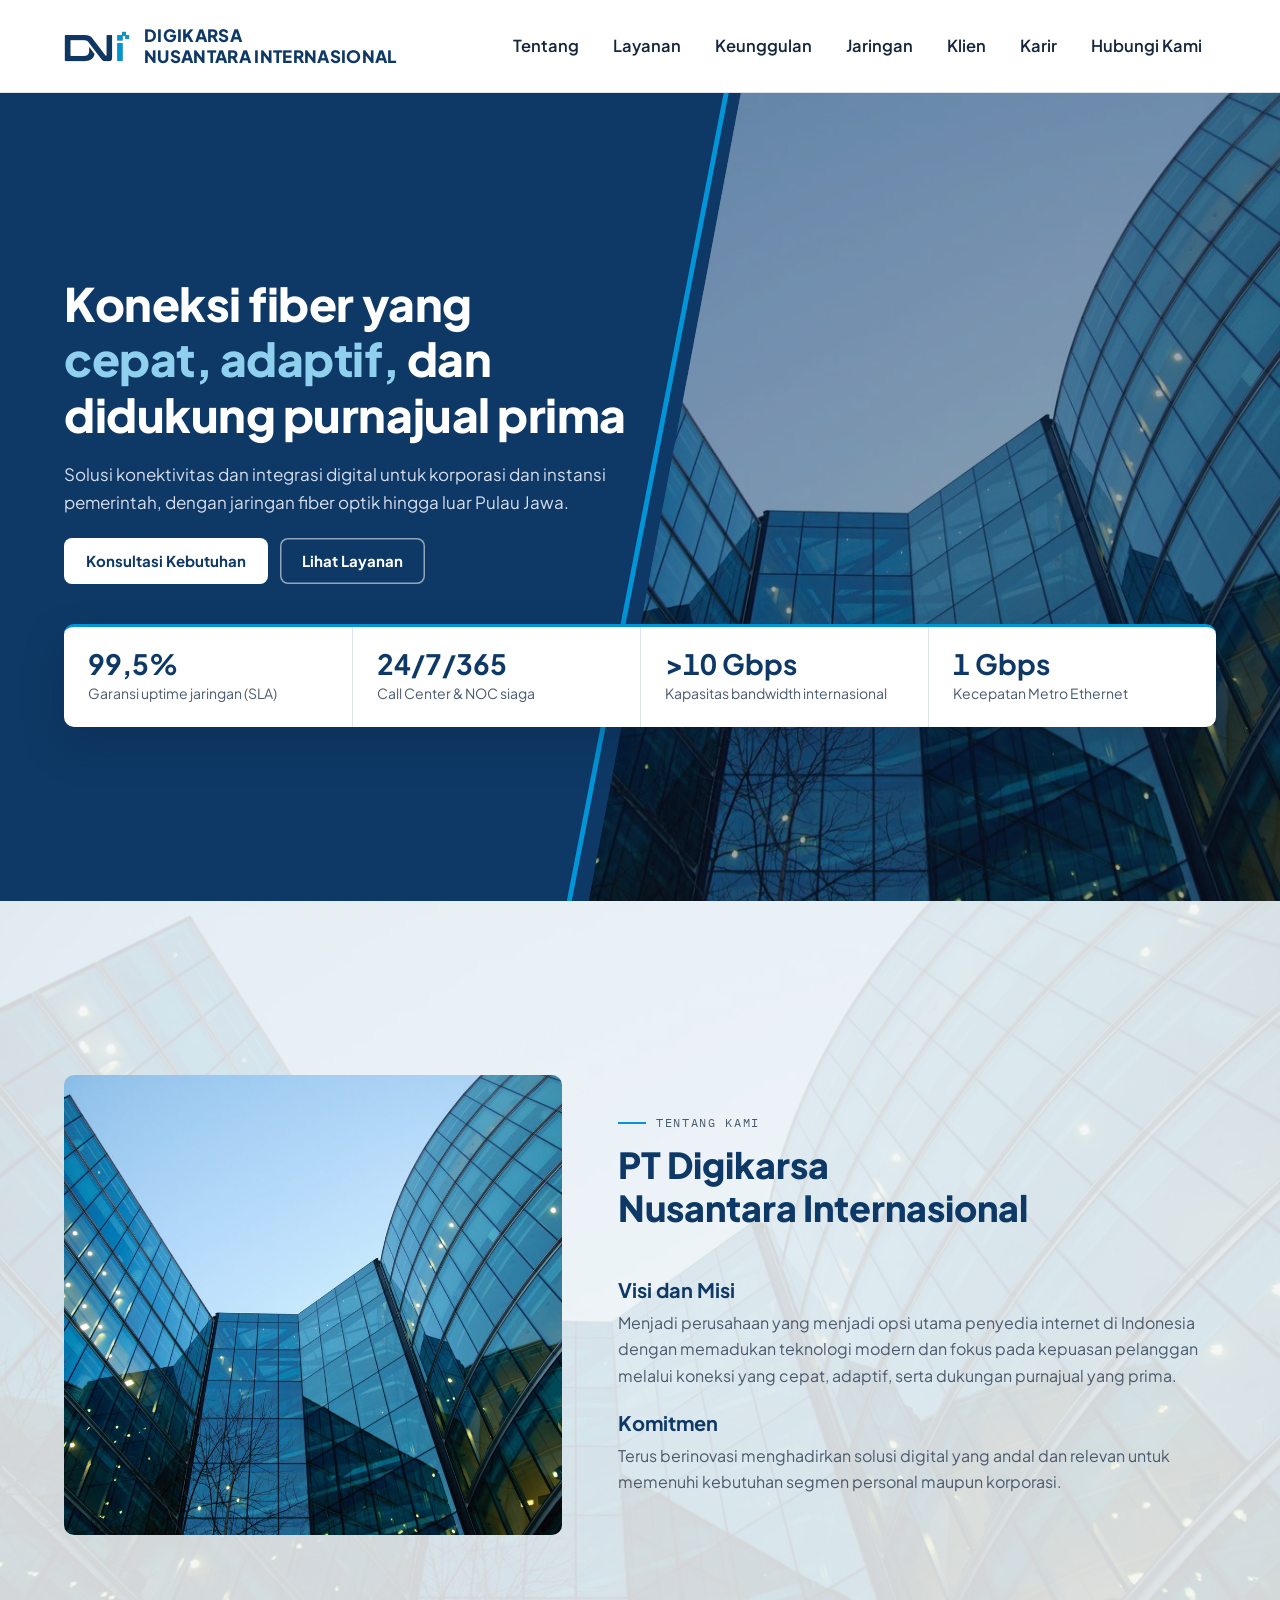
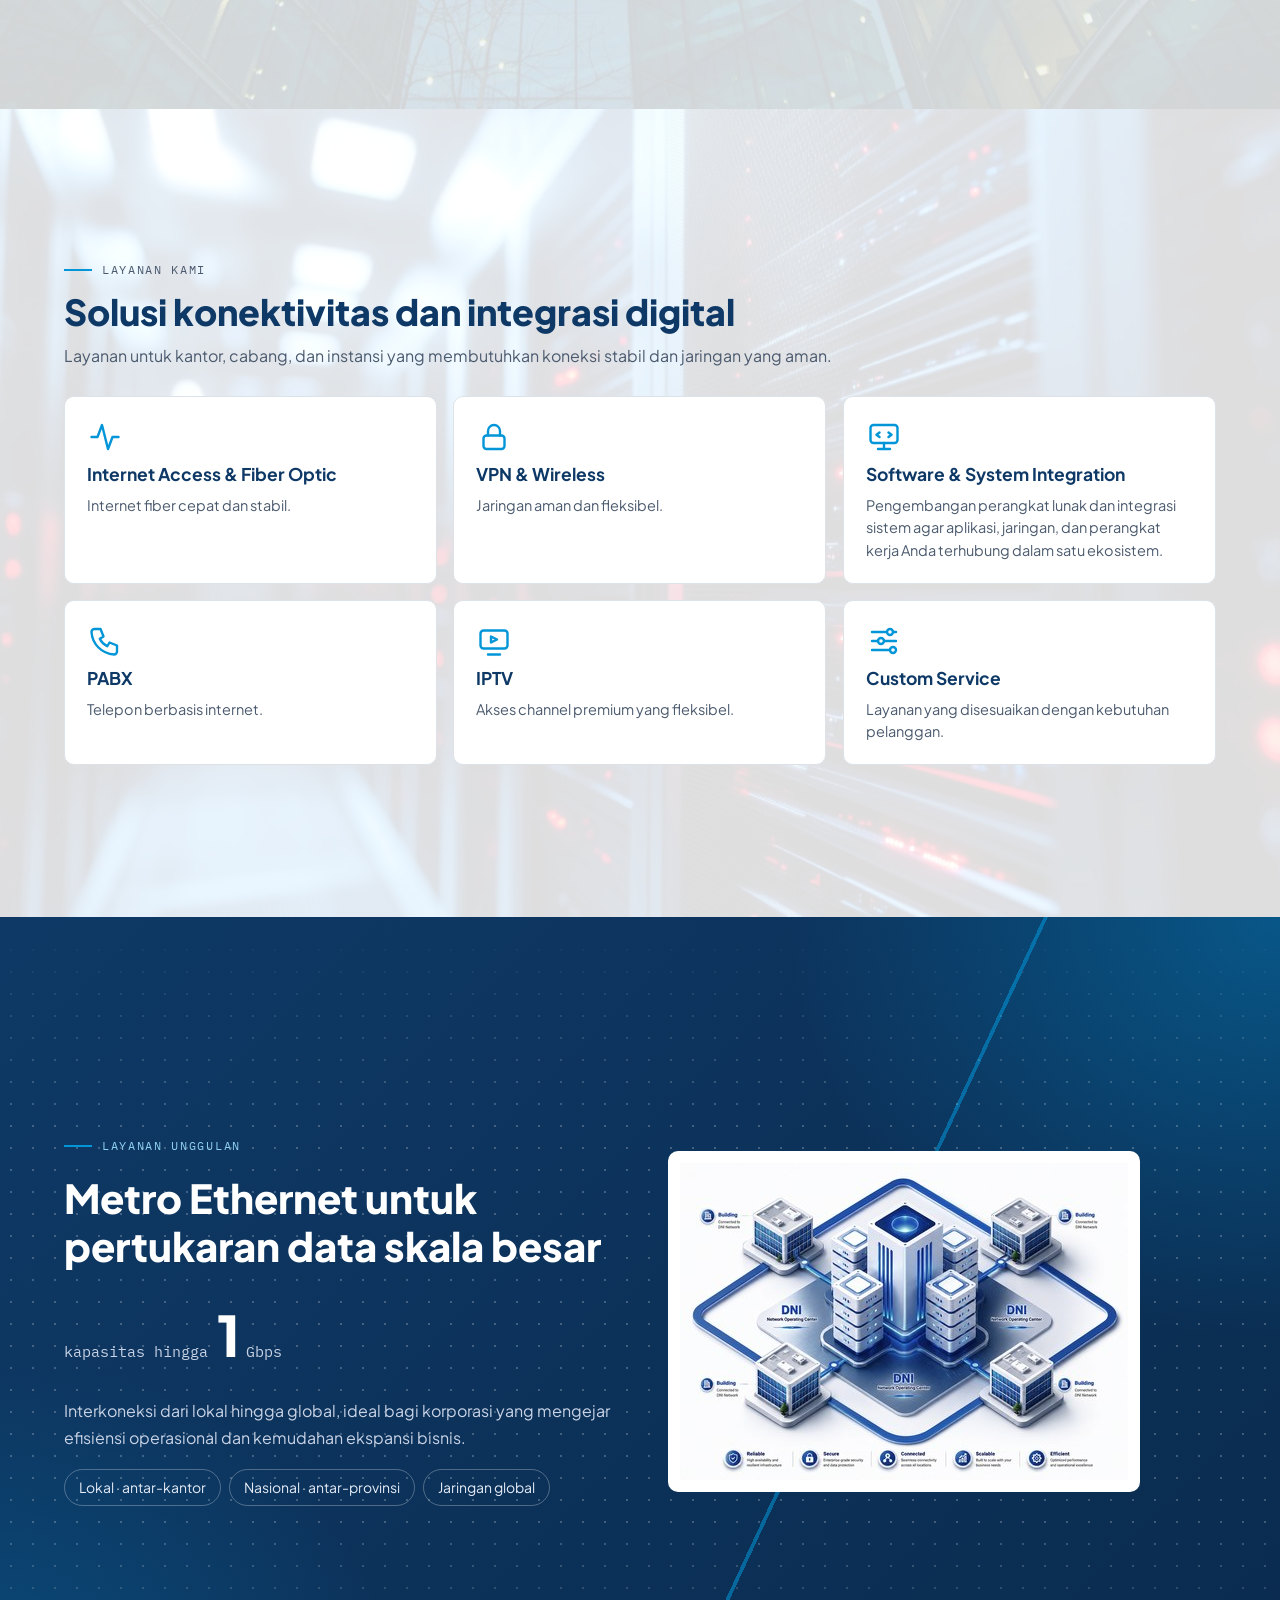
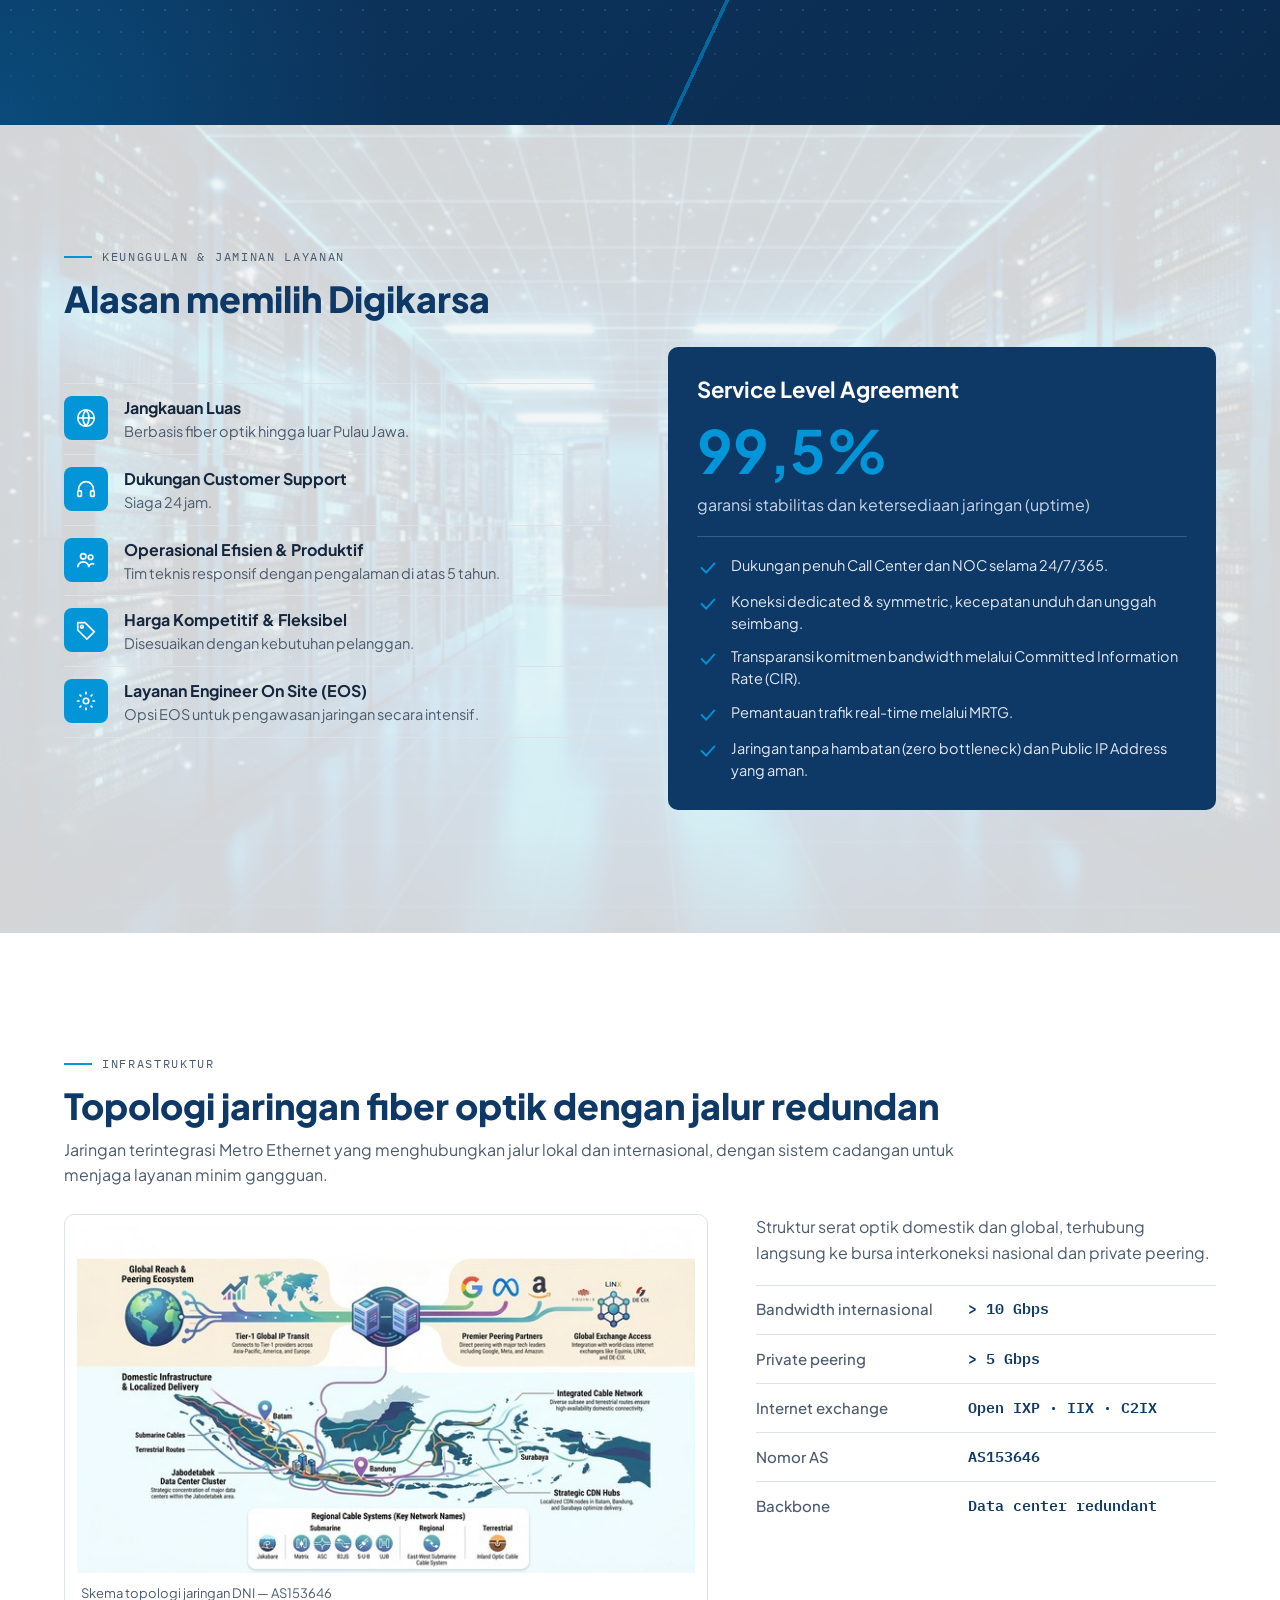
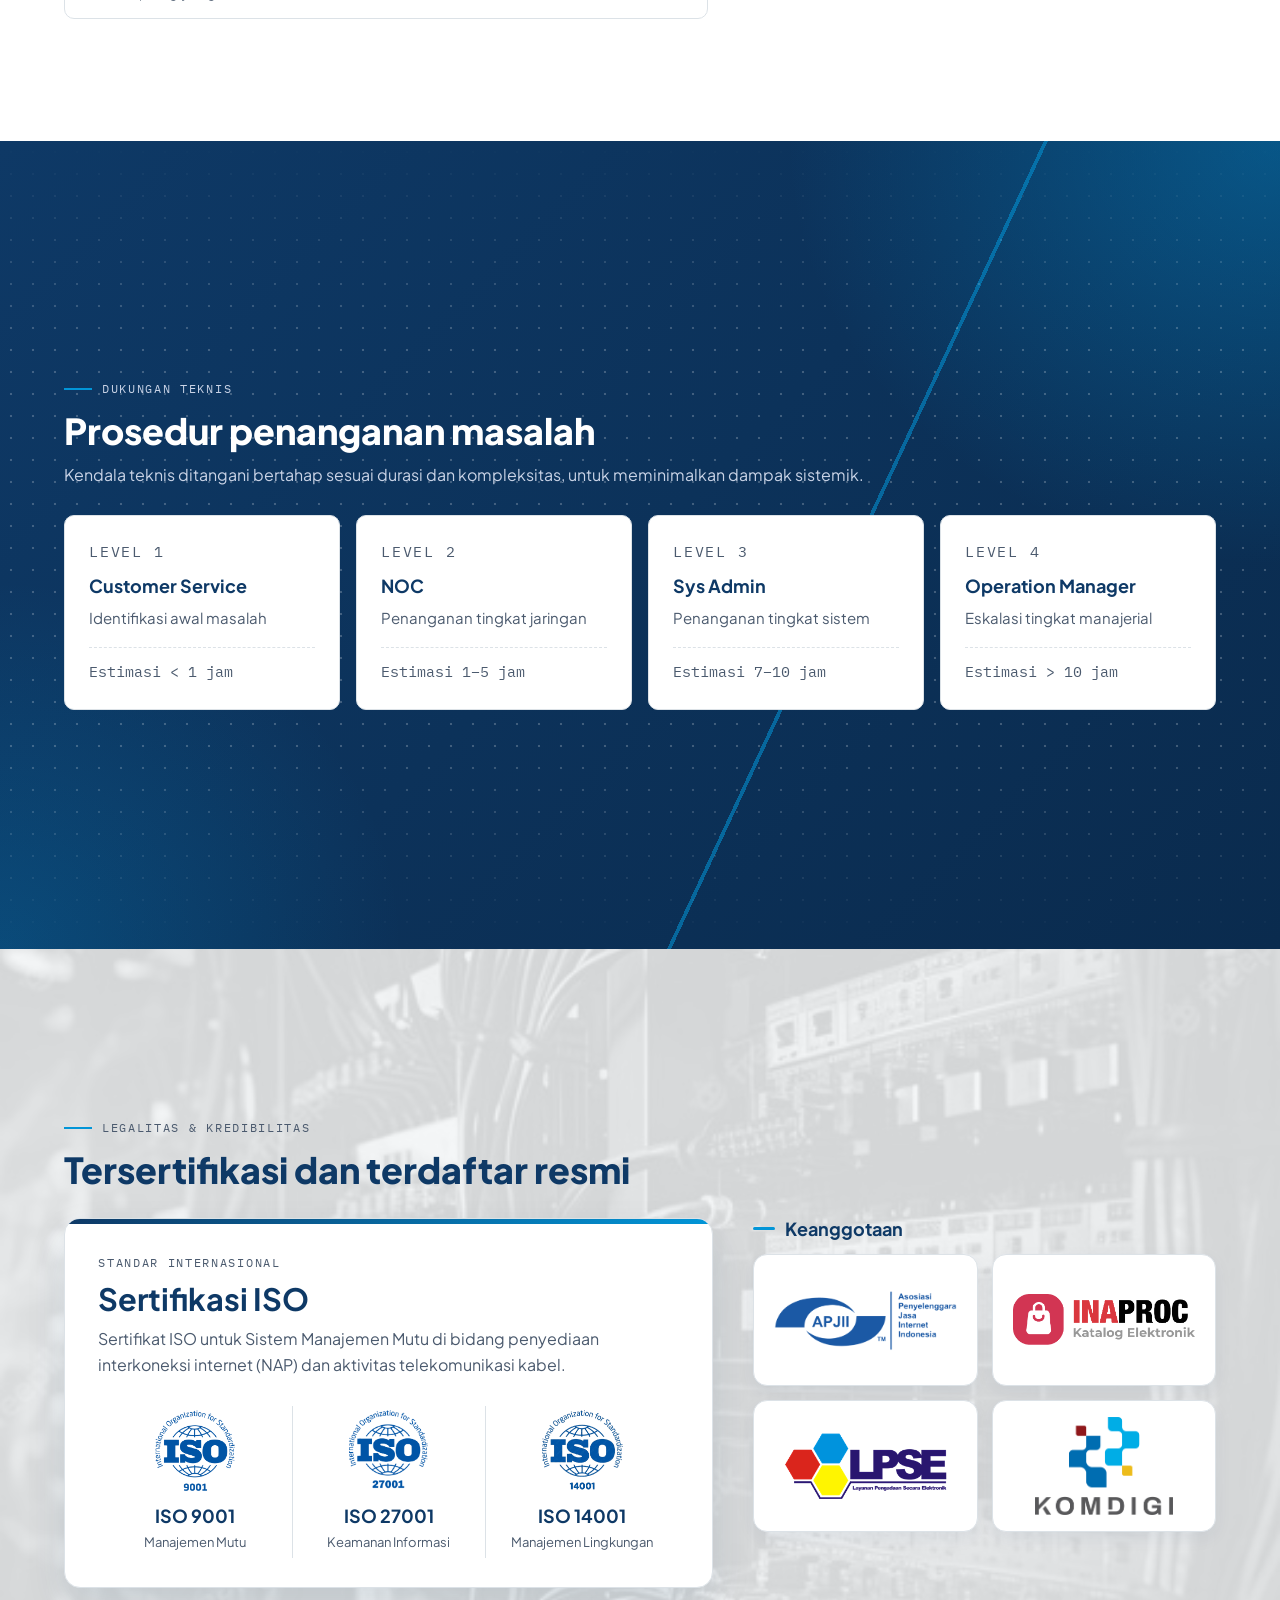
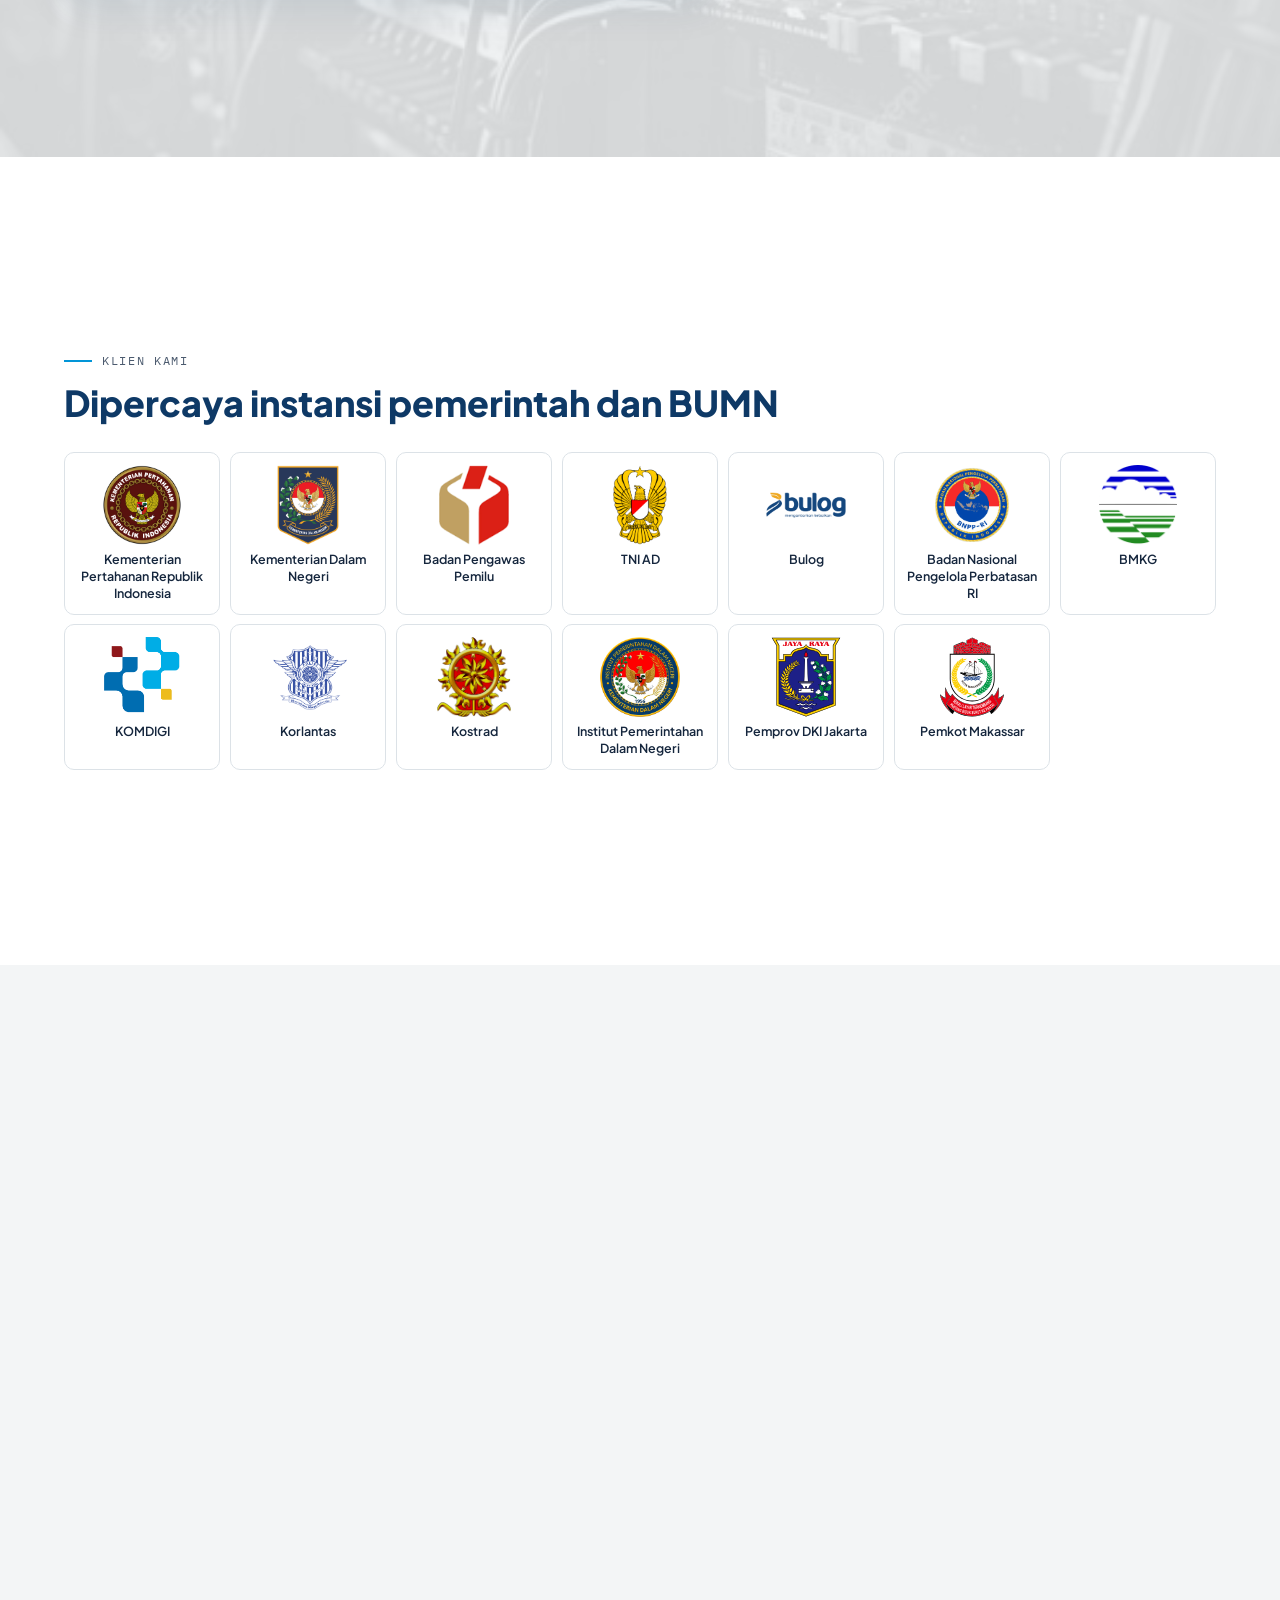
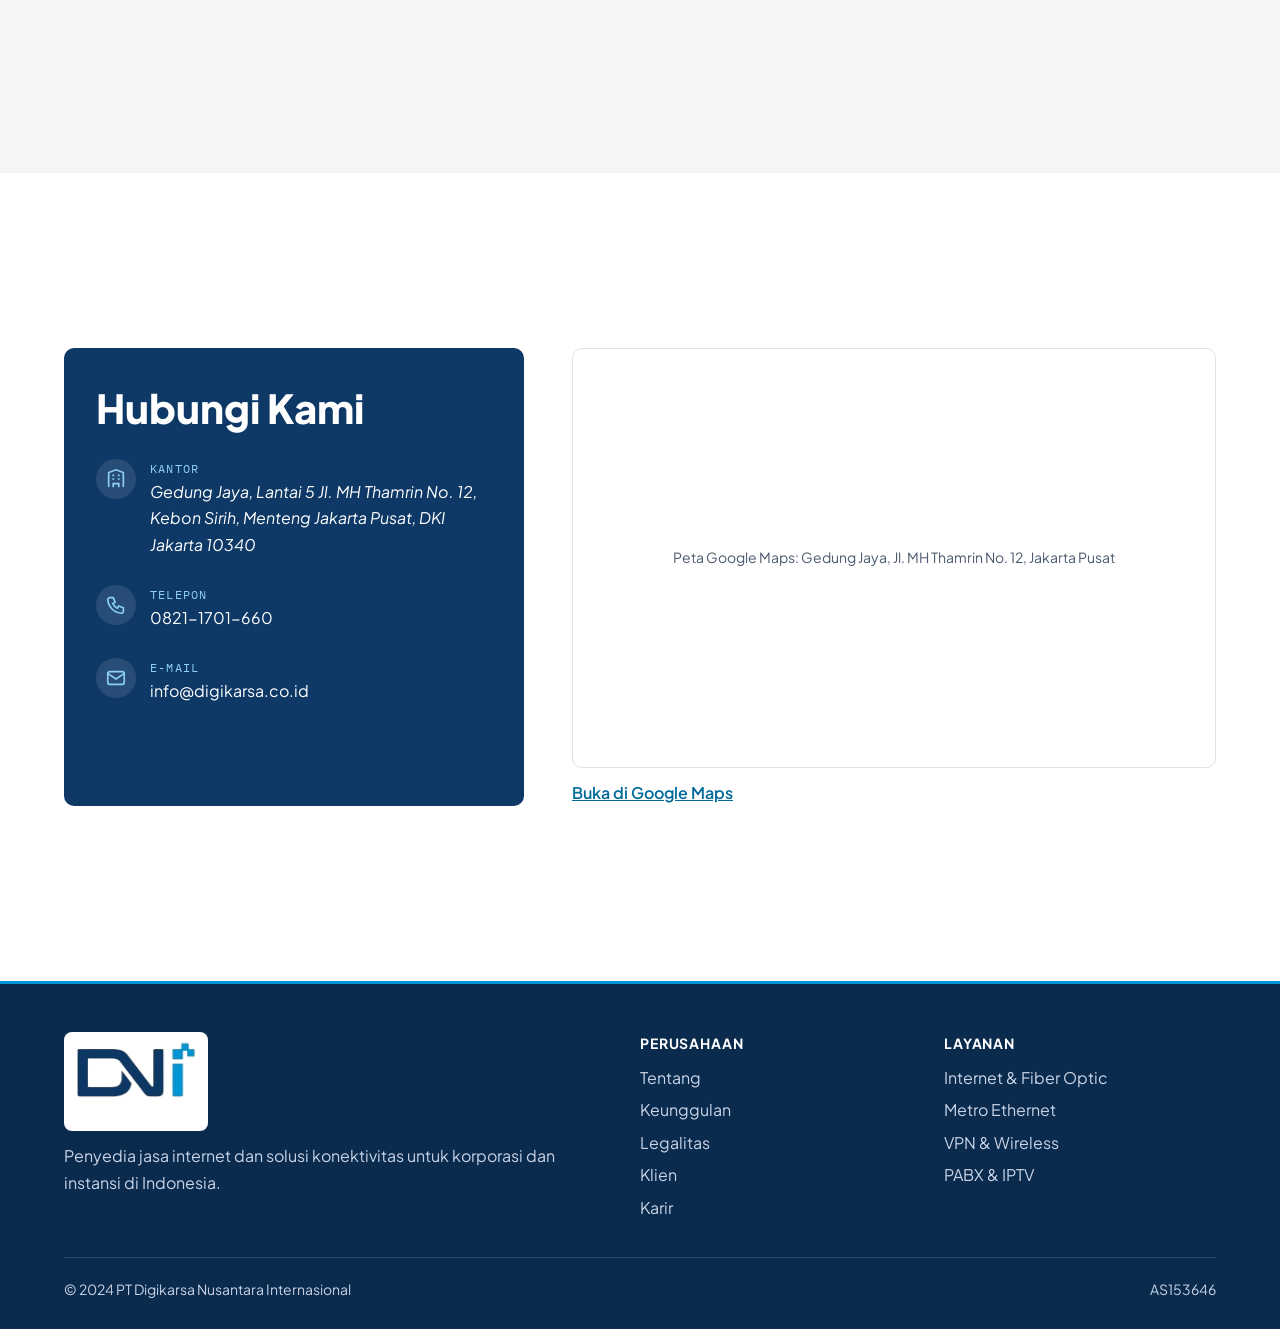
==== commit 1a78ab16: "Update website (push)" ====
--- a/index.html
+++ b/index.html
@@ -3,7 +3,8 @@
 <head>
 <meta charset="utf-8">
 <meta name="viewport" content="width=device-width, initial-scale=1, viewport-fit=cover">
-<title>Digikarsa Nusantara Internasional</title>
+<title>Digikarsa (DNI) – Solusi ISP Fiber Optik &amp; Metro Ethernet untuk Korporasi dan Instansi</title>
+<link rel="canonical" href="https://www.digikarsa.co.id/">
 <meta name="description" content="PT Digikarsa Nusantara Internasional (DNI) menghadirkan solusi konektivitas fiber optik, VPN, dan sistem integrasi jaringan berkecepatan tinggi. Didukung oleh infrastruktur modern, garansi ketersediaan jaringan (Uptime 99,5%), dan pemantauan 24/7/365.">
 <link rel="preconnect" href="https://fonts.googleapis.com">
 <link rel="preconnect" href="https://fonts.gstatic.com" crossorigin>
@@ -11,26 +12,42 @@
 <link rel="stylesheet" href="assets/css/style.css">
 <script src="assets/js/main.js" defer></script>
 
+<meta property="og:url" content="https://www.digikarsa.co.id/">
+<meta property="og:image" content="https://www.digikarsa.co.id/assets/img/og-image.jpg">
+  <meta property="og:title" content="Digikarsa (DNI) – Solusi ISP Fiber Optik &amp; Metro Ethernet untuk Korporasi dan Instansi">
+  <meta property="og:description" content="PT Digikarsa Nusantara Internasional (DNI) menghadirkan solusi konektivitas fiber optik, VPN, dan sistem integrasi jaringan berkecepatan tinggi. Didukung oleh infrastruktur modern, garansi ketersediaan jaringan (Uptime 99,5%), dan pemantauan 24/7/365.">
 <!-- Favicon -->
-<link rel="icon" type="image/png" href="assets/img/favicon/favicon-96x96.png" sizes="96x96" />
-<link rel="icon" type="image/svg+xml" href="assets/img/favicon/favicon.svg" />
+
+<link rel="icon" type="image/png" href="/assets/img/favicon/favicon-96x96.png" sizes="96x96" />
+<link rel="icon" type="image/svg+xml" href="/assets/img/favicon/favicon.svg" />
+<link rel="apple-touch-icon" sizes="180x180" href="/assets/img/favicon/apple-touch-icon.png" />
+<link rel="manifest" href="/assets/img/favicon/site.webmanifest" />
 <link rel="shortcut icon" href="/favicon.ico" />
-<link rel="apple-touch-icon" sizes="180x180" href="assets/img/favicon/apple-touch-icon.png" />
-<link rel="manifest" href="assets/img/favicon/site.webmanifest" />
 <meta name="theme-color" content="#0e3966">
 
-<!-- Open Graph (preview saat link dibagikan) -->
-<meta property="og:type" content="website">
-<meta property="og:site_name" content="Digikarsa Nusantara Internasional">
-<meta property="og:title" content="PT Digikarsa Nusantara Internasional">
-<meta property="og:description" content="PT Digikarsa Nusantara Internasional (DNI) adalah penyedia layanan internet fiber optik dan jaringan terintegrasi di Indonesia yang menawarkan koneksi cepat, stabil, serta dukungan purnajual 24/7 untuk korporasi.">
-<meta property="og:url" content="https://digikarsa.co.id/">
-<meta property="og:image" content="https://digikarsa.co.id/assets/img/og-image.jpg">
-<meta property="og:image:width" content="1200">
-<meta property="og:image:height" content="630">
-<meta property="og:image:alt" content="Logo dan tagline PT Digikarsa Nusantara Internasional">
-<meta property="og:locale" content="id_ID">
-<meta name="twitter:card" content="summary_large_image">
+<script type="application/ld+json">
+{
+  "@context": "https://schema.org",
+  "@type": "Corporation",
+  "name": "PT Digikarsa Nusantara Internasional",
+  "alternateName": ["Digikarsa", "DNI"],
+  "url": "https://www.digikarsa.co.id/",
+  "logo": "https://www.digikarsa.co.id/assets/img/logo.png",
+  "email": "info@digikarsa.co.id",
+  "telephone": "+62-821-1701-660",
+  "address": {
+    "@type": "PostalAddress",
+    "streetAddress": "Gedung Jaya Lt. 5, Jl. MH Thamrin No. 12, Kebon Sirih, Menteng",
+    "addressLocality": "Jakarta Pusat",
+    "addressRegion": "DKI Jakarta",
+    "postalCode": "10340",
+    "addressCountry": "ID"
+  },
+  "sameAs": [
+    "https://www.linkedin.com/company/digikarsa-nusantara-internasional"
+  ]
+}
+</script>
 </head>
 <body>
 
@@ -419,7 +436,7 @@
       </div>
     </div>
     <div class="footer__bottom">
-      <span>© 2026 PT Digikarsa Nusantara Internasional</span>
+      <span>© 2024 PT Digikarsa Nusantara Internasional</span>
       <span>AS153646</span>
     </div>
   </div>
